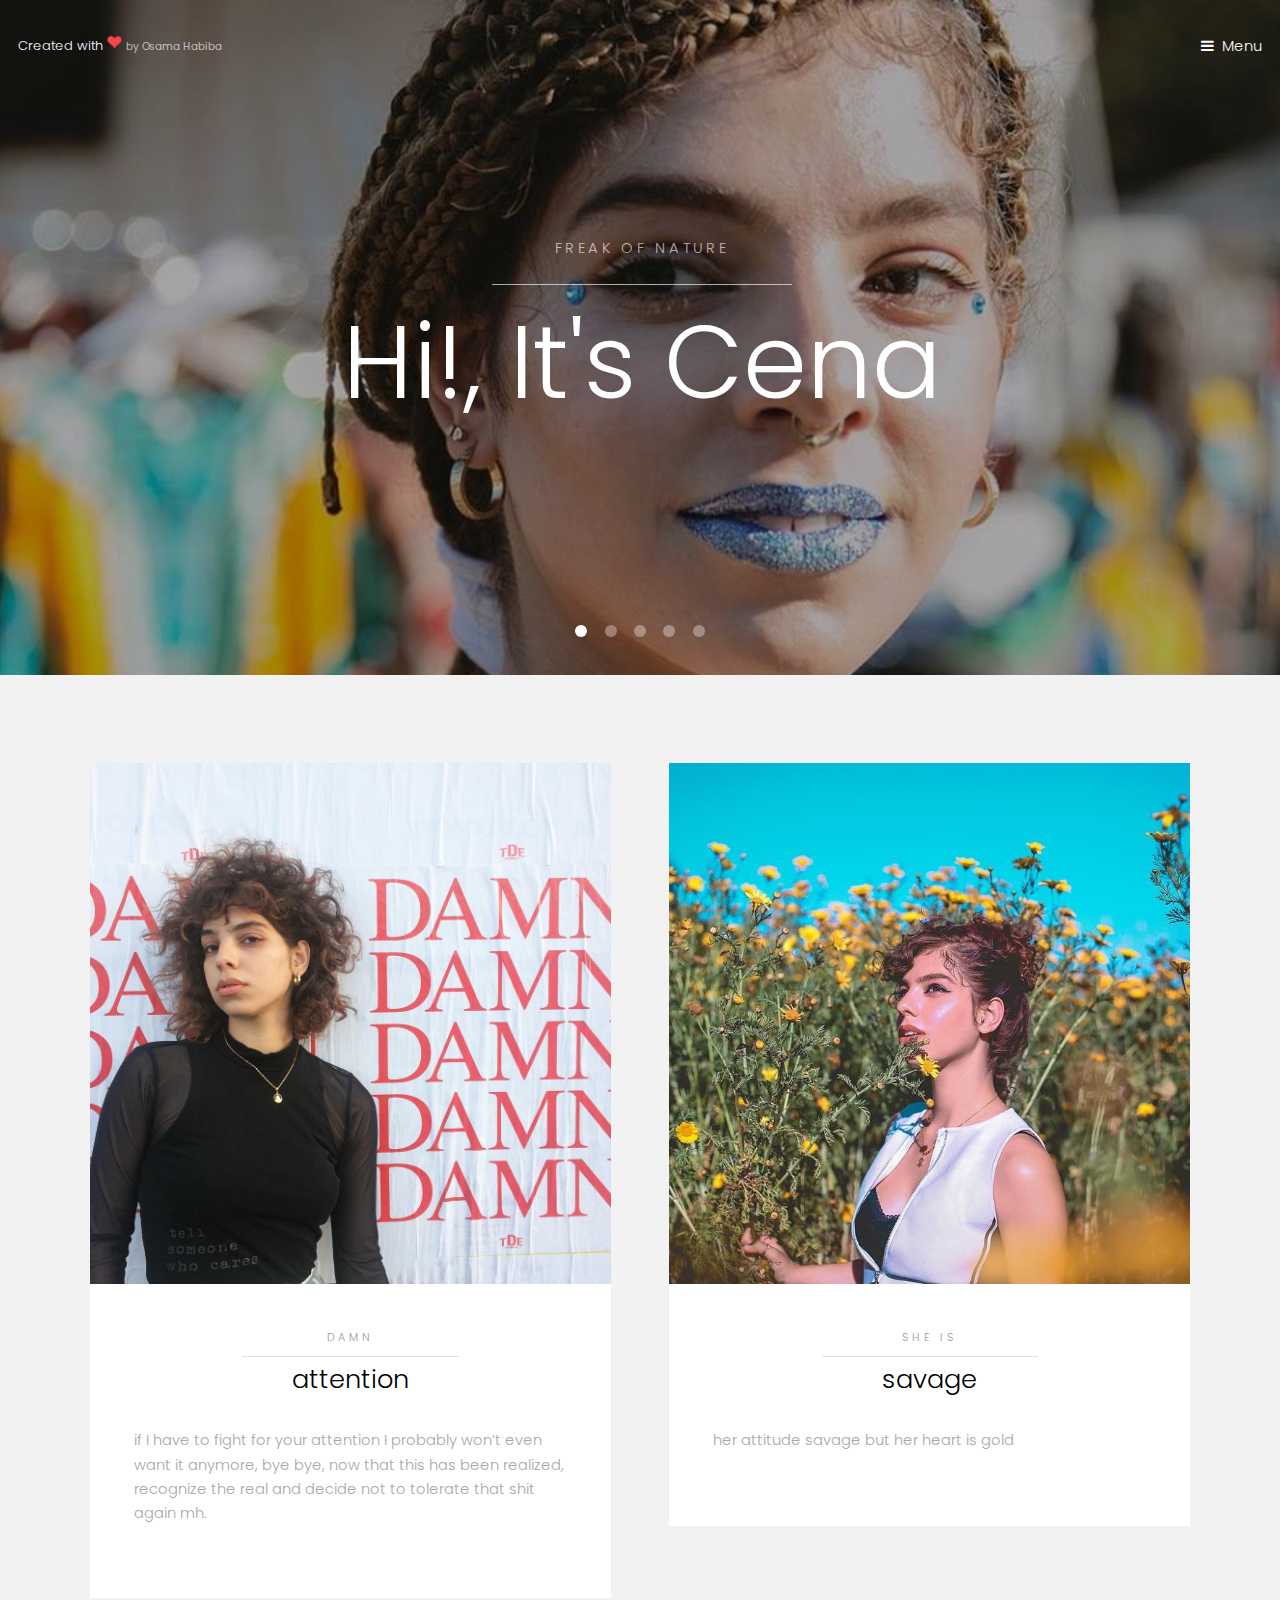
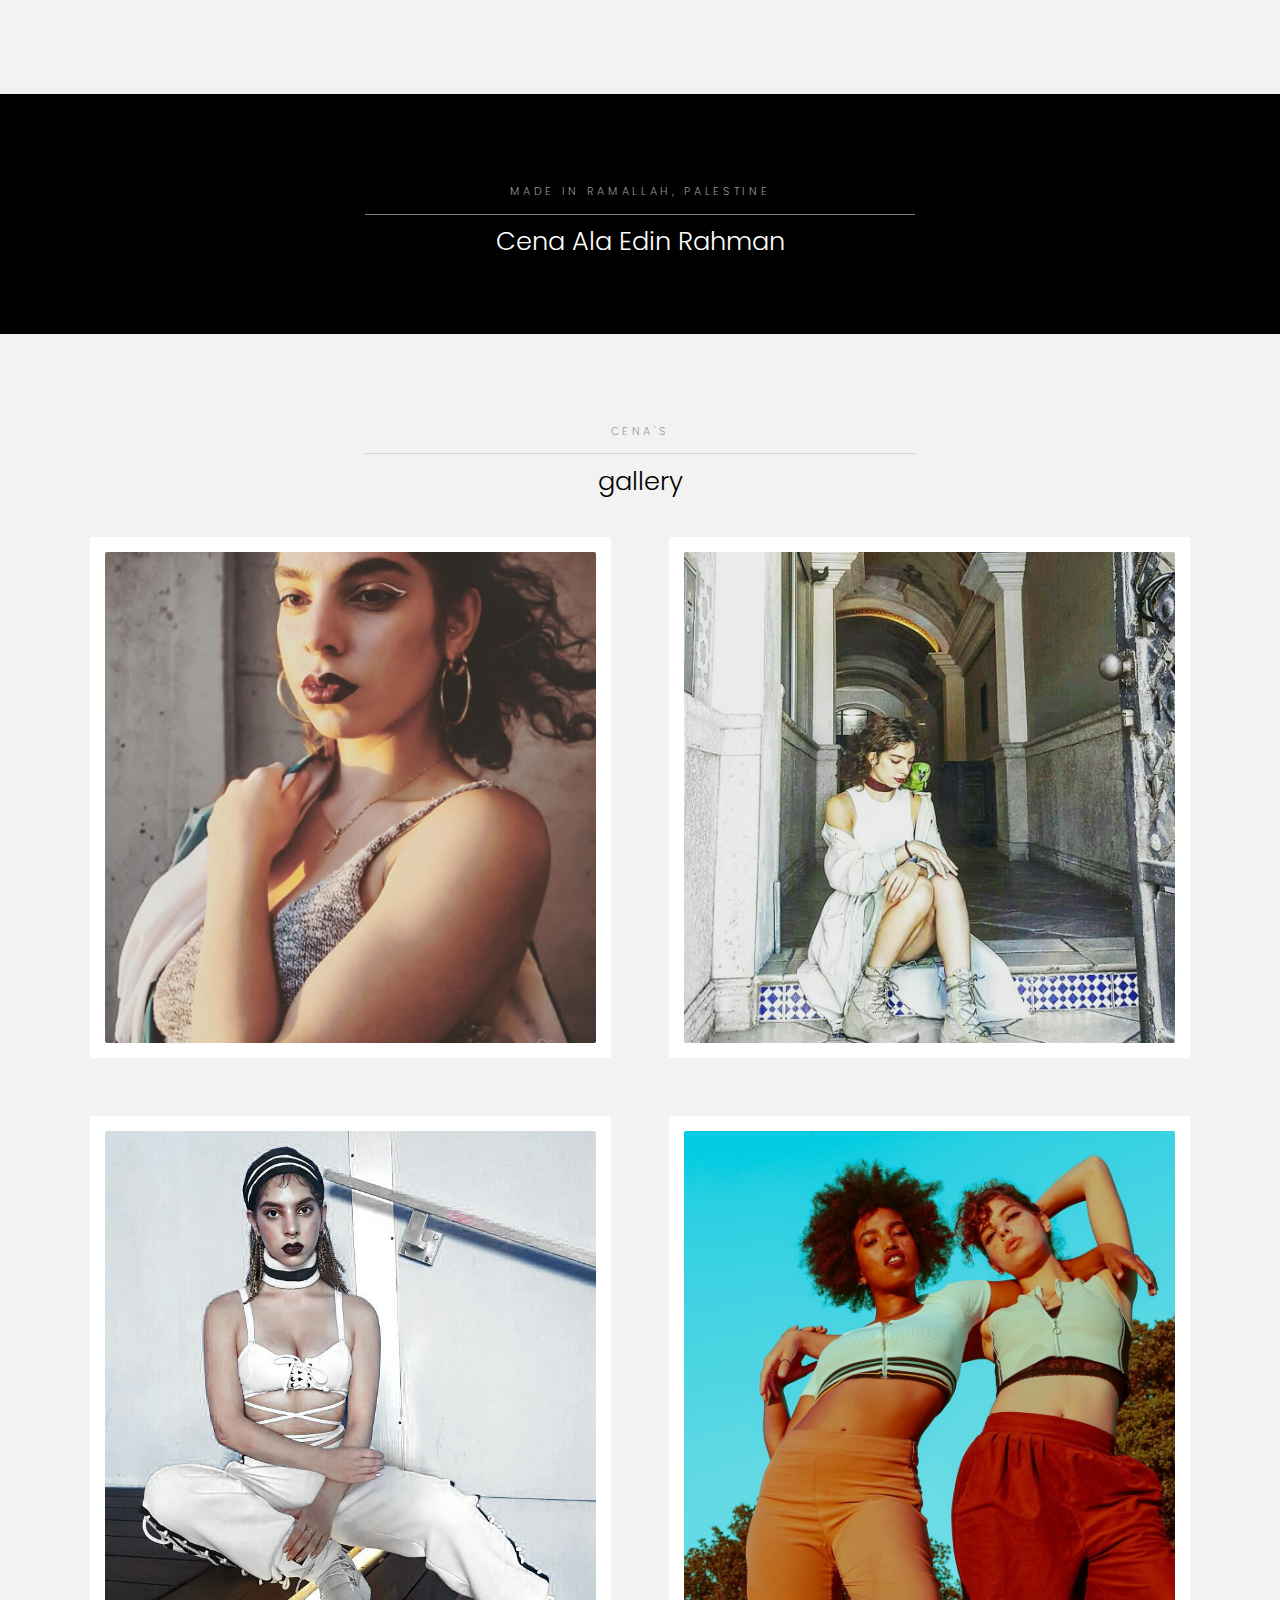
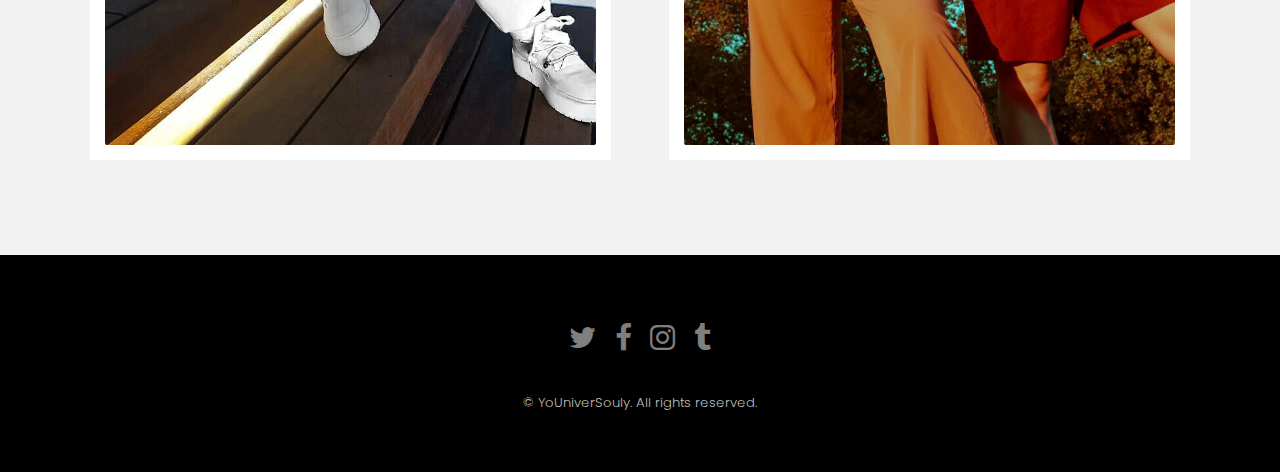
==== index.html @ f9c4b7cc "first version of Cena's Portfolio" ====
<!DOCTYPE HTML>
<!--
	Hielo by TEMPLATED
	templated.co @templatedco
	Released for free under the Creative Commons Attribution 3.0 license (templated.co/license)
-->
<html>
	<head>
		<title>Cena Ala Edin Ra</title>
		<meta charset="utf-8" />
		<meta name="viewport" content="width=device-width, initial-scale=1" />
		<link rel="stylesheet" href="assets/css/main.css" />
	</head>
	<body>

		<!-- Header -->
			<header id="header" class="alt">
				<div class="logo"><a href="http://osamahabiba.tk">Created with <img src="images/heart.png" width="15px"> <span>by Osama Habiba</span></a></div>
				<a href="#menu">Menu</a>
			</header>

		<!-- Nav -->
			<nav id="menu">
				<ul class="links">
					<li><a href="index.html">Home</a></li>
					<li><a href="about.html">About Me</a></li>
					<li><a href="elements.html">Elements</a></li>
				</ul>
			</nav>

		<!-- Banner -->
			<section class="banner full">
				<article>
					<img src="images/slide01.jpg" alt="" />
					<div class="inner">
						<header>
							<p>FREAK OF NATURE</a></p>
							<h2>Hi!, It's Cena</h2>
						</header>
					</div>
				</article>
				<article>
					<img src="images/slide02.jpg" alt="" />
					<div class="inner">
						<header>
							<p>Middle Eastern</p>
							<h2>Model</h2>
						</header>
					</div>
				</article>
				<article>
					<img src="images/slide03.jpg"  alt="" />
					<div class="inner">
						<header>
							<p>certified teacher</p>
							<h2>Yoga</h2>
						</header>
					</div>
				</article>
				<article>
					<img src="images/slide04.jpg"  alt="" />
					<div class="inner">
						<header>
							<p>لا تخفِ ما فعلت بك الأشواق وأشرح هواك فكلنا عشاق</p>
							<h2>Arab</h2>
						</header>
					</div>
				</article>
				<article>
					<img src="images/slide05.jpg"  alt="" />
					<div class="inner">
						<header>
							<p>based in</p>
							<h2>Phoenix, Arizona</h2>
						</header>
					</div>
				</article>
			</section>

		<!-- One -->
			<section id="one" class="wrapper style2">
				<div class="inner">
					<div class="grid-style">

						<div>
							<div class="box">
								<div class="image fit">
									<img src="images/yosra03.jpg" alt="" />
								</div>
								<div class="content">
									<header class="align-center">
										<p>Damn</p>
										<h2>attention</h2>
									</header>
									<p> if I have to fight for your attention I probably won’t even want it anymore, bye bye,
										 now that this has been realized, recognize the real and decide not to tolerate that shit again mh.</p>
									<footer class="align-center">

									</footer>
								</div>
							</div>
						</div>

						<div>
							<div class="box">
								<div class="image fit">
									<img src="images/yosra05.jpg" alt="" />
								</div>
								<div class="content">
									<header class="align-center">
										<p>she is</p>
										<h2>savage</h2>
									</header>
									<p>her attitude savage but her heart is gold</p>
									<footer class="align-center">

									</footer>
								</div>
							</div>
						</div>

					</div>
				</div>
			</section>

		<!-- Two -->
			<section id="two" class="wrapper style3">
				<div class="inner">
					<header class="align-center">
						<p>made in Ramallah, Palestine</p>
						<h2>Cena Ala Edin Rahman</h2>
					</header>
				</div>
			</section>

		<!-- Three -->
			<section id="three" class="wrapper style2">
				<div class="inner">
					<header class="align-center">
						<p class="special">Cena's</p>
						<h2>gallery</h2>
					</header>
					<div class="gallery">
						<div>
							<div class="image fit">
								<a href="#"><img src="images/yosra01.jpg" alt="" /></a>
							</div>
						</div>
						<div>
							<div class="image fit">
								<a href="#"><img src="images/yosra06.jpg" alt="" /></a>
							</div>
						</div>
						<div>
							<div class="image fit">
								<a href="#"><img src="images/yosra02.jpg" alt="" /></a>
							</div>
						</div>
						<div>
							<div class="image fit">
								<a href="#"><img src="images/yosra07.jpg" alt="" /></a>
							</div>
						</div>
					</div>
				</div>
			</section>


		<!-- Footer -->
			<footer id="footer">
				<div class="container">
					<ul class="icons">
						<li><a href="https://twitter.com/youniversouly" target="_blank" class="icon fa-twitter"><span class="label">Twitter</span></a></li>
						<li><a href="https://www.facebook.com/profile.php?id=100002668332245" target="_blank" class="icon fa-facebook"><span class="label">Facebook</span></a></li>
						<li><a href="https://www.instagram.com/youniversouly/" class="icon fa-instagram" target="_blank"><span class="label">Instagram</span></a></li>
						<li><a href="http://youniversouly.tumblr.com/" class="icon fa-tumblr" target="_blank"><span class="label">Tumblr</span></a></li>
					</ul>
				</div>
				<div class="copyright">
					&copy; YoUniverSouly. All rights reserved.
				</div>
			</footer>

		<!-- Scripts -->
			<script src="assets/js/jquery.min.js"></script>
			<script src="assets/js/jquery.scrollex.min.js"></script>
			<script src="assets/js/skel.min.js"></script>
			<script src="assets/js/util.js"></script>
			<script src="assets/js/main.js"></script>

	</body>
</html>
---- assets/css/main.css ----
@charset "UTF-8";
@import url(font-awesome.min.css);
@import url("https://fonts.googleapis.com/css?family=Poppins:300,400,500,600,700");

/*
hello
*/

/* Reset */

	html, body, div, span, applet, object, iframe, h1, h2, h3, h4, h5, h6, p, blockquote, pre, a, abbr, acronym, address, big, cite, code, del, dfn, em, img, ins, kbd, q, s, samp, small, strike, strong, sub, sup, tt, var, b, u, i, center, dl, dt, dd, ol, ul, li, fieldset, form, label, legend, table, caption, tbody, tfoot, thead, tr, th, td, article, aside, canvas, details, embed, figure, figcaption, footer, header, hgroup, menu, nav, output, ruby, section, summary, time, mark, audio, video {
		margin: 0;
		padding: 0;
		border: 0;
		font-size: 100%;
		font: inherit;
		vertical-align: baseline;
	}

	article, aside, details, figcaption, figure, footer, header, hgroup, menu, nav, section {
		display: block;
	}

	body {
		line-height: 1;
	}

	ol, ul {
		list-style: none;
	}

	blockquote, q {
		quotes: none;
	}

	blockquote:before, blockquote:after, q:before, q:after {
		content: '';
		content: none;
	}

	table {
		border-collapse: collapse;
		border-spacing: 0;
	}

	body {
		-webkit-text-size-adjust: none;
	}

/* Box Model */

	*, *:before, *:after {
		-moz-box-sizing: border-box;
		-webkit-box-sizing: border-box;
		box-sizing: border-box;
	}

/* Containers */

	.container {
		margin-left: auto;
		margin-right: auto;
	}

	.container.\31 25\25 {
		width: 100%;
		max-width: 100rem;
		min-width: 80rem;
	}

	.container.\37 5\25 {
		width: 60rem;
	}

	.container.\35 0\25 {
		width: 40rem;
	}

	.container.\32 5\25 {
		width: 20rem;
	}

	.container {
		width: 80rem;
	}

	@media screen and (max-width: 1680px) {

		.container.\31 25\25 {
			width: 100%;
			max-width: 100rem;
			min-width: 80rem;
		}

		.container.\37 5\25 {
			width: 60rem;
		}

		.container.\35 0\25 {
			width: 40rem;
		}

		.container.\32 5\25 {
			width: 20rem;
		}

		.container {
			width: 80rem;
		}

	}

	@media screen and (max-width: 1280px) {

		.container.\31 25\25 {
			width: 100%;
			max-width: 81.25rem;
			min-width: 65rem;
		}

		.container.\37 5\25 {
			width: 48.75rem;
		}

		.container.\35 0\25 {
			width: 32.5rem;
		}

		.container.\32 5\25 {
			width: 16.25rem;
		}

		.container {
			width: 65rem;
		}

	}

	@media screen and (max-width: 980px) {

		.container.\31 25\25 {
			width: 100%;
			max-width: 112.5%;
			min-width: 90%;
		}

		.container.\37 5\25 {
			width: 67.5%;
		}

		.container.\35 0\25 {
			width: 45%;
		}

		.container.\32 5\25 {
			width: 22.5%;
		}

		.container {
			width: 90%;
		}

	}

	@media screen and (max-width: 736px) {

		.container.\31 25\25 {
			width: 100%;
			max-width: 112.5%;
			min-width: 90%;
		}

		.container.\37 5\25 {
			width: 67.5%;
		}

		.container.\35 0\25 {
			width: 45%;
		}

		.container.\32 5\25 {
			width: 22.5%;
		}

		.container {
			width: 90% !important;
		}

	}

	@media screen and (max-width: 480px) {

		.container.\31 25\25 {
			width: 100%;
			max-width: 112.5%;
			min-width: 90%;
		}

		.container.\37 5\25 {
			width: 67.5%;
		}

		.container.\35 0\25 {
			width: 45%;
		}

		.container.\32 5\25 {
			width: 22.5%;
		}

		.container {
			width: 90% !important;
		}

	}

/* Grid */

	.row {
		border-bottom: solid 1px transparent;
		-moz-box-sizing: border-box;
		-webkit-box-sizing: border-box;
		box-sizing: border-box;
	}

	.row > * {
		float: left;
		-moz-box-sizing: border-box;
		-webkit-box-sizing: border-box;
		box-sizing: border-box;
	}

	.row:after, .row:before {
		content: '';
		display: block;
		clear: both;
		height: 0;
	}

	.row.uniform > * > :first-child {
		margin-top: 0;
	}

	.row.uniform > * > :last-child {
		margin-bottom: 0;
	}

	.row.\30 \25 > * {
		padding: 0 0 0 0rem;
	}

	.row.\30 \25 {
		margin: 0 0 -1px 0rem;
	}

	.row.uniform.\30 \25 > * {
		padding: 0rem 0 0 0rem;
	}

	.row.uniform.\30 \25 {
		margin: 0rem 0 -1px 0rem;
	}

	.row > * {
		padding: 0 0 0 2rem;
	}

	.row {
		margin: 0 0 -1px -2rem;
	}

	.row.uniform > * {
		padding: 2rem 0 0 2rem;
	}

	.row.uniform {
		margin: -2rem 0 -1px -2rem;
	}

	.row.\32 00\25 > * {
		padding: 0 0 0 4rem;
	}

	.row.\32 00\25 {
		margin: 0 0 -1px -4rem;
	}

	.row.uniform.\32 00\25 > * {
		padding: 4rem 0 0 4rem;
	}

	.row.uniform.\32 00\25 {
		margin: -4rem 0 -1px -4rem;
	}

	.row.\31 50\25 > * {
		padding: 0 0 0 3rem;
	}

	.row.\31 50\25 {
		margin: 0 0 -1px -3rem;
	}

	.row.uniform.\31 50\25 > * {
		padding: 3rem 0 0 3rem;
	}

	.row.uniform.\31 50\25 {
		margin: -3rem 0 -1px -3rem;
	}

	.row.\35 0\25 > * {
		padding: 0 0 0 1rem;
	}

	.row.\35 0\25 {
		margin: 0 0 -1px -1rem;
	}

	.row.uniform.\35 0\25 > * {
		padding: 1rem 0 0 1rem;
	}

	.row.uniform.\35 0\25 {
		margin: -1rem 0 -1px -1rem;
	}

	.row.\32 5\25 > * {
		padding: 0 0 0 0.5rem;
	}

	.row.\32 5\25 {
		margin: 0 0 -1px -0.5rem;
	}

	.row.uniform.\32 5\25 > * {
		padding: 0.5rem 0 0 0.5rem;
	}

	.row.uniform.\32 5\25 {
		margin: -0.5rem 0 -1px -0.5rem;
	}

	.\31 2u, .\31 2u\24 {
		width: 100%;
		clear: none;
		margin-left: 0;
	}

	.\31 1u, .\31 1u\24 {
		width: 91.6666666667%;
		clear: none;
		margin-left: 0;
	}

	.\31 0u, .\31 0u\24 {
		width: 83.3333333333%;
		clear: none;
		margin-left: 0;
	}

	.\39 u, .\39 u\24 {
		width: 75%;
		clear: none;
		margin-left: 0;
	}

	.\38 u, .\38 u\24 {
		width: 66.6666666667%;
		clear: none;
		margin-left: 0;
	}

	.\37 u, .\37 u\24 {
		width: 58.3333333333%;
		clear: none;
		margin-left: 0;
	}

	.\36 u, .\36 u\24 {
		width: 50%;
		clear: none;
		margin-left: 0;
	}

	.\35 u, .\35 u\24 {
		width: 41.6666666667%;
		clear: none;
		margin-left: 0;
	}

	.\34 u, .\34 u\24 {
		width: 33.3333333333%;
		clear: none;
		margin-left: 0;
	}

	.\33 u, .\33 u\24 {
		width: 25%;
		clear: none;
		margin-left: 0;
	}

	.\32 u, .\32 u\24 {
		width: 16.6666666667%;
		clear: none;
		margin-left: 0;
	}

	.\31 u, .\31 u\24 {
		width: 8.3333333333%;
		clear: none;
		margin-left: 0;
	}

	.\31 2u\24 + *,
	.\31 1u\24 + *,
	.\31 0u\24 + *,
	.\39 u\24 + *,
	.\38 u\24 + *,
	.\37 u\24 + *,
	.\36 u\24 + *,
	.\35 u\24 + *,
	.\34 u\24 + *,
	.\33 u\24 + *,
	.\32 u\24 + *,
	.\31 u\24 + * {
		clear: left;
	}

	.\-11u {
		margin-left: 91.66667%;
	}

	.\-10u {
		margin-left: 83.33333%;
	}

	.\-9u {
		margin-left: 75%;
	}

	.\-8u {
		margin-left: 66.66667%;
	}

	.\-7u {
		margin-left: 58.33333%;
	}

	.\-6u {
		margin-left: 50%;
	}

	.\-5u {
		margin-left: 41.66667%;
	}

	.\-4u {
		margin-left: 33.33333%;
	}

	.\-3u {
		margin-left: 25%;
	}

	.\-2u {
		margin-left: 16.66667%;
	}

	.\-1u {
		margin-left: 8.33333%;
	}

	@media screen and (max-width: 1680px) {

		.row > * {
			padding: 0 0 0 2rem;
		}

		.row {
			margin: 0 0 -1px -2rem;
		}

		.row.uniform > * {
			padding: 2rem 0 0 2rem;
		}

		.row.uniform {
			margin: -2rem 0 -1px -2rem;
		}

		.row.\32 00\25 > * {
			padding: 0 0 0 4rem;
		}

		.row.\32 00\25 {
			margin: 0 0 -1px -4rem;
		}

		.row.uniform.\32 00\25 > * {
			padding: 4rem 0 0 4rem;
		}

		.row.uniform.\32 00\25 {
			margin: -4rem 0 -1px -4rem;
		}

		.row.\31 50\25 > * {
			padding: 0 0 0 3rem;
		}

		.row.\31 50\25 {
			margin: 0 0 -1px -3rem;
		}

		.row.uniform.\31 50\25 > * {
			padding: 3rem 0 0 3rem;
		}

		.row.uniform.\31 50\25 {
			margin: -3rem 0 -1px -3rem;
		}

		.row.\35 0\25 > * {
			padding: 0 0 0 1rem;
		}

		.row.\35 0\25 {
			margin: 0 0 -1px -1rem;
		}

		.row.uniform.\35 0\25 > * {
			padding: 1rem 0 0 1rem;
		}

		.row.uniform.\35 0\25 {
			margin: -1rem 0 -1px -1rem;
		}

		.row.\32 5\25 > * {
			padding: 0 0 0 0.5rem;
		}

		.row.\32 5\25 {
			margin: 0 0 -1px -0.5rem;
		}

		.row.uniform.\32 5\25 > * {
			padding: 0.5rem 0 0 0.5rem;
		}

		.row.uniform.\32 5\25 {
			margin: -0.5rem 0 -1px -0.5rem;
		}

		.\31 2u\28xlarge\29, .\31 2u\24\28xlarge\29 {
			width: 100%;
			clear: none;
			margin-left: 0;
		}

		.\31 1u\28xlarge\29, .\31 1u\24\28xlarge\29 {
			width: 91.6666666667%;
			clear: none;
			margin-left: 0;
		}

		.\31 0u\28xlarge\29, .\31 0u\24\28xlarge\29 {
			width: 83.3333333333%;
			clear: none;
			margin-left: 0;
		}

		.\39 u\28xlarge\29, .\39 u\24\28xlarge\29 {
			width: 75%;
			clear: none;
			margin-left: 0;
		}

		.\38 u\28xlarge\29, .\38 u\24\28xlarge\29 {
			width: 66.6666666667%;
			clear: none;
			margin-left: 0;
		}

		.\37 u\28xlarge\29, .\37 u\24\28xlarge\29 {
			width: 58.3333333333%;
			clear: none;
			margin-left: 0;
		}

		.\36 u\28xlarge\29, .\36 u\24\28xlarge\29 {
			width: 50%;
			clear: none;
			margin-left: 0;
		}

		.\35 u\28xlarge\29, .\35 u\24\28xlarge\29 {
			width: 41.6666666667%;
			clear: none;
			margin-left: 0;
		}

		.\34 u\28xlarge\29, .\34 u\24\28xlarge\29 {
			width: 33.3333333333%;
			clear: none;
			margin-left: 0;
		}

		.\33 u\28xlarge\29, .\33 u\24\28xlarge\29 {
			width: 25%;
			clear: none;
			margin-left: 0;
		}

		.\32 u\28xlarge\29, .\32 u\24\28xlarge\29 {
			width: 16.6666666667%;
			clear: none;
			margin-left: 0;
		}

		.\31 u\28xlarge\29, .\31 u\24\28xlarge\29 {
			width: 8.3333333333%;
			clear: none;
			margin-left: 0;
		}

		.\31 2u\24\28xlarge\29 + *,
		.\31 1u\24\28xlarge\29 + *,
		.\31 0u\24\28xlarge\29 + *,
		.\39 u\24\28xlarge\29 + *,
		.\38 u\24\28xlarge\29 + *,
		.\37 u\24\28xlarge\29 + *,
		.\36 u\24\28xlarge\29 + *,
		.\35 u\24\28xlarge\29 + *,
		.\34 u\24\28xlarge\29 + *,
		.\33 u\24\28xlarge\29 + *,
		.\32 u\24\28xlarge\29 + *,
		.\31 u\24\28xlarge\29 + * {
			clear: left;
		}

		.\-11u\28xlarge\29 {
			margin-left: 91.66667%;
		}

		.\-10u\28xlarge\29 {
			margin-left: 83.33333%;
		}

		.\-9u\28xlarge\29 {
			margin-left: 75%;
		}

		.\-8u\28xlarge\29 {
			margin-left: 66.66667%;
		}

		.\-7u\28xlarge\29 {
			margin-left: 58.33333%;
		}

		.\-6u\28xlarge\29 {
			margin-left: 50%;
		}

		.\-5u\28xlarge\29 {
			margin-left: 41.66667%;
		}

		.\-4u\28xlarge\29 {
			margin-left: 33.33333%;
		}

		.\-3u\28xlarge\29 {
			margin-left: 25%;
		}

		.\-2u\28xlarge\29 {
			margin-left: 16.66667%;
		}

		.\-1u\28xlarge\29 {
			margin-left: 8.33333%;
		}

	}

	@media screen and (max-width: 1280px) {

		.row > * {
			padding: 0 0 0 1.5rem;
		}

		.row {
			margin: 0 0 -1px -1.5rem;
		}

		.row.uniform > * {
			padding: 1.5rem 0 0 1.5rem;
		}

		.row.uniform {
			margin: -1.5rem 0 -1px -1.5rem;
		}

		.row.\32 00\25 > * {
			padding: 0 0 0 3rem;
		}

		.row.\32 00\25 {
			margin: 0 0 -1px -3rem;
		}

		.row.uniform.\32 00\25 > * {
			padding: 3rem 0 0 3rem;
		}

		.row.uniform.\32 00\25 {
			margin: -3rem 0 -1px -3rem;
		}

		.row.\31 50\25 > * {
			padding: 0 0 0 2.25rem;
		}

		.row.\31 50\25 {
			margin: 0 0 -1px -2.25rem;
		}

		.row.uniform.\31 50\25 > * {
			padding: 2.25rem 0 0 2.25rem;
		}

		.row.uniform.\31 50\25 {
			margin: -2.25rem 0 -1px -2.25rem;
		}

		.row.\35 0\25 > * {
			padding: 0 0 0 0.75rem;
		}

		.row.\35 0\25 {
			margin: 0 0 -1px -0.75rem;
		}

		.row.uniform.\35 0\25 > * {
			padding: 0.75rem 0 0 0.75rem;
		}

		.row.uniform.\35 0\25 {
			margin: -0.75rem 0 -1px -0.75rem;
		}

		.row.\32 5\25 > * {
			padding: 0 0 0 0.375rem;
		}

		.row.\32 5\25 {
			margin: 0 0 -1px -0.375rem;
		}

		.row.uniform.\32 5\25 > * {
			padding: 0.375rem 0 0 0.375rem;
		}

		.row.uniform.\32 5\25 {
			margin: -0.375rem 0 -1px -0.375rem;
		}

		.\31 2u\28large\29, .\31 2u\24\28large\29 {
			width: 100%;
			clear: none;
			margin-left: 0;
		}

		.\31 1u\28large\29, .\31 1u\24\28large\29 {
			width: 91.6666666667%;
			clear: none;
			margin-left: 0;
		}

		.\31 0u\28large\29, .\31 0u\24\28large\29 {
			width: 83.3333333333%;
			clear: none;
			margin-left: 0;
		}

		.\39 u\28large\29, .\39 u\24\28large\29 {
			width: 75%;
			clear: none;
			margin-left: 0;
		}

		.\38 u\28large\29, .\38 u\24\28large\29 {
			width: 66.6666666667%;
			clear: none;
			margin-left: 0;
		}

		.\37 u\28large\29, .\37 u\24\28large\29 {
			width: 58.3333333333%;
			clear: none;
			margin-left: 0;
		}

		.\36 u\28large\29, .\36 u\24\28large\29 {
			width: 50%;
			clear: none;
			margin-left: 0;
		}

		.\35 u\28large\29, .\35 u\24\28large\29 {
			width: 41.6666666667%;
			clear: none;
			margin-left: 0;
		}

		.\34 u\28large\29, .\34 u\24\28large\29 {
			width: 33.3333333333%;
			clear: none;
			margin-left: 0;
		}

		.\33 u\28large\29, .\33 u\24\28large\29 {
			width: 25%;
			clear: none;
			margin-left: 0;
		}

		.\32 u\28large\29, .\32 u\24\28large\29 {
			width: 16.6666666667%;
			clear: none;
			margin-left: 0;
		}

		.\31 u\28large\29, .\31 u\24\28large\29 {
			width: 8.3333333333%;
			clear: none;
			margin-left: 0;
		}

		.\31 2u\24\28large\29 + *,
		.\31 1u\24\28large\29 + *,
		.\31 0u\24\28large\29 + *,
		.\39 u\24\28large\29 + *,
		.\38 u\24\28large\29 + *,
		.\37 u\24\28large\29 + *,
		.\36 u\24\28large\29 + *,
		.\35 u\24\28large\29 + *,
		.\34 u\24\28large\29 + *,
		.\33 u\24\28large\29 + *,
		.\32 u\24\28large\29 + *,
		.\31 u\24\28large\29 + * {
			clear: left;
		}

		.\-11u\28large\29 {
			margin-left: 91.66667%;
		}

		.\-10u\28large\29 {
			margin-left: 83.33333%;
		}

		.\-9u\28large\29 {
			margin-left: 75%;
		}

		.\-8u\28large\29 {
			margin-left: 66.66667%;
		}

		.\-7u\28large\29 {
			margin-left: 58.33333%;
		}

		.\-6u\28large\29 {
			margin-left: 50%;
		}

		.\-5u\28large\29 {
			margin-left: 41.66667%;
		}

		.\-4u\28large\29 {
			margin-left: 33.33333%;
		}

		.\-3u\28large\29 {
			margin-left: 25%;
		}

		.\-2u\28large\29 {
			margin-left: 16.66667%;
		}

		.\-1u\28large\29 {
			margin-left: 8.33333%;
		}

	}

	@media screen and (max-width: 980px) {

		.row > * {
			padding: 0 0 0 1.5rem;
		}

		.row {
			margin: 0 0 -1px -1.5rem;
		}

		.row.uniform > * {
			padding: 1.5rem 0 0 1.5rem;
		}

		.row.uniform {
			margin: -1.5rem 0 -1px -1.5rem;
		}

		.row.\32 00\25 > * {
			padding: 0 0 0 3rem;
		}

		.row.\32 00\25 {
			margin: 0 0 -1px -3rem;
		}

		.row.uniform.\32 00\25 > * {
			padding: 3rem 0 0 3rem;
		}

		.row.uniform.\32 00\25 {
			margin: -3rem 0 -1px -3rem;
		}

		.row.\31 50\25 > * {
			padding: 0 0 0 2.25rem;
		}

		.row.\31 50\25 {
			margin: 0 0 -1px -2.25rem;
		}

		.row.uniform.\31 50\25 > * {
			padding: 2.25rem 0 0 2.25rem;
		}

		.row.uniform.\31 50\25 {
			margin: -2.25rem 0 -1px -2.25rem;
		}

		.row.\35 0\25 > * {
			padding: 0 0 0 0.75rem;
		}

		.row.\35 0\25 {
			margin: 0 0 -1px -0.75rem;
		}

		.row.uniform.\35 0\25 > * {
			padding: 0.75rem 0 0 0.75rem;
		}

		.row.uniform.\35 0\25 {
			margin: -0.75rem 0 -1px -0.75rem;
		}

		.row.\32 5\25 > * {
			padding: 0 0 0 0.375rem;
		}

		.row.\32 5\25 {
			margin: 0 0 -1px -0.375rem;
		}

		.row.uniform.\32 5\25 > * {
			padding: 0.375rem 0 0 0.375rem;
		}

		.row.uniform.\32 5\25 {
			margin: -0.375rem 0 -1px -0.375rem;
		}

		.\31 2u\28medium\29, .\31 2u\24\28medium\29 {
			width: 100%;
			clear: none;
			margin-left: 0;
		}

		.\31 1u\28medium\29, .\31 1u\24\28medium\29 {
			width: 91.6666666667%;
			clear: none;
			margin-left: 0;
		}

		.\31 0u\28medium\29, .\31 0u\24\28medium\29 {
			width: 83.3333333333%;
			clear: none;
			margin-left: 0;
		}

		.\39 u\28medium\29, .\39 u\24\28medium\29 {
			width: 75%;
			clear: none;
			margin-left: 0;
		}

		.\38 u\28medium\29, .\38 u\24\28medium\29 {
			width: 66.6666666667%;
			clear: none;
			margin-left: 0;
		}

		.\37 u\28medium\29, .\37 u\24\28medium\29 {
			width: 58.3333333333%;
			clear: none;
			margin-left: 0;
		}

		.\36 u\28medium\29, .\36 u\24\28medium\29 {
			width: 50%;
			clear: none;
			margin-left: 0;
		}

		.\35 u\28medium\29, .\35 u\24\28medium\29 {
			width: 41.6666666667%;
			clear: none;
			margin-left: 0;
		}

		.\34 u\28medium\29, .\34 u\24\28medium\29 {
			width: 33.3333333333%;
			clear: none;
			margin-left: 0;
		}

		.\33 u\28medium\29, .\33 u\24\28medium\29 {
			width: 25%;
			clear: none;
			margin-left: 0;
		}

		.\32 u\28medium\29, .\32 u\24\28medium\29 {
			width: 16.6666666667%;
			clear: none;
			margin-left: 0;
		}

		.\31 u\28medium\29, .\31 u\24\28medium\29 {
			width: 8.3333333333%;
			clear: none;
			margin-left: 0;
		}

		.\31 2u\24\28medium\29 + *,
		.\31 1u\24\28medium\29 + *,
		.\31 0u\24\28medium\29 + *,
		.\39 u\24\28medium\29 + *,
		.\38 u\24\28medium\29 + *,
		.\37 u\24\28medium\29 + *,
		.\36 u\24\28medium\29 + *,
		.\35 u\24\28medium\29 + *,
		.\34 u\24\28medium\29 + *,
		.\33 u\24\28medium\29 + *,
		.\32 u\24\28medium\29 + *,
		.\31 u\24\28medium\29 + * {
			clear: left;
		}

		.\-11u\28medium\29 {
			margin-left: 91.66667%;
		}

		.\-10u\28medium\29 {
			margin-left: 83.33333%;
		}

		.\-9u\28medium\29 {
			margin-left: 75%;
		}

		.\-8u\28medium\29 {
			margin-left: 66.66667%;
		}

		.\-7u\28medium\29 {
			margin-left: 58.33333%;
		}

		.\-6u\28medium\29 {
			margin-left: 50%;
		}

		.\-5u\28medium\29 {
			margin-left: 41.66667%;
		}

		.\-4u\28medium\29 {
			margin-left: 33.33333%;
		}

		.\-3u\28medium\29 {
			margin-left: 25%;
		}

		.\-2u\28medium\29 {
			margin-left: 16.66667%;
		}

		.\-1u\28medium\29 {
			margin-left: 8.33333%;
		}

	}

	@media screen and (max-width: 736px) {

		.row > * {
			padding: 0 0 0 1.25rem;
		}

		.row {
			margin: 0 0 -1px -1.25rem;
		}

		.row.uniform > * {
			padding: 1.25rem 0 0 1.25rem;
		}

		.row.uniform {
			margin: -1.25rem 0 -1px -1.25rem;
		}

		.row.\32 00\25 > * {
			padding: 0 0 0 2.5rem;
		}

		.row.\32 00\25 {
			margin: 0 0 -1px -2.5rem;
		}

		.row.uniform.\32 00\25 > * {
			padding: 2.5rem 0 0 2.5rem;
		}

		.row.uniform.\32 00\25 {
			margin: -2.5rem 0 -1px -2.5rem;
		}

		.row.\31 50\25 > * {
			padding: 0 0 0 1.875rem;
		}

		.row.\31 50\25 {
			margin: 0 0 -1px -1.875rem;
		}

		.row.uniform.\31 50\25 > * {
			padding: 1.875rem 0 0 1.875rem;
		}

		.row.uniform.\31 50\25 {
			margin: -1.875rem 0 -1px -1.875rem;
		}

		.row.\35 0\25 > * {
			padding: 0 0 0 0.625rem;
		}

		.row.\35 0\25 {
			margin: 0 0 -1px -0.625rem;
		}

		.row.uniform.\35 0\25 > * {
			padding: 0.625rem 0 0 0.625rem;
		}

		.row.uniform.\35 0\25 {
			margin: -0.625rem 0 -1px -0.625rem;
		}

		.row.\32 5\25 > * {
			padding: 0 0 0 0.3125rem;
		}

		.row.\32 5\25 {
			margin: 0 0 -1px -0.3125rem;
		}

		.row.uniform.\32 5\25 > * {
			padding: 0.3125rem 0 0 0.3125rem;
		}

		.row.uniform.\32 5\25 {
			margin: -0.3125rem 0 -1px -0.3125rem;
		}

		.\31 2u\28small\29, .\31 2u\24\28small\29 {
			width: 100%;
			clear: none;
			margin-left: 0;
		}

		.\31 1u\28small\29, .\31 1u\24\28small\29 {
			width: 91.6666666667%;
			clear: none;
			margin-left: 0;
		}

		.\31 0u\28small\29, .\31 0u\24\28small\29 {
			width: 83.3333333333%;
			clear: none;
			margin-left: 0;
		}

		.\39 u\28small\29, .\39 u\24\28small\29 {
			width: 75%;
			clear: none;
			margin-left: 0;
		}

		.\38 u\28small\29, .\38 u\24\28small\29 {
			width: 66.6666666667%;
			clear: none;
			margin-left: 0;
		}

		.\37 u\28small\29, .\37 u\24\28small\29 {
			width: 58.3333333333%;
			clear: none;
			margin-left: 0;
		}

		.\36 u\28small\29, .\36 u\24\28small\29 {
			width: 50%;
			clear: none;
			margin-left: 0;
		}

		.\35 u\28small\29, .\35 u\24\28small\29 {
			width: 41.6666666667%;
			clear: none;
			margin-left: 0;
		}

		.\34 u\28small\29, .\34 u\24\28small\29 {
			width: 33.3333333333%;
			clear: none;
			margin-left: 0;
		}

		.\33 u\28small\29, .\33 u\24\28small\29 {
			width: 25%;
			clear: none;
			margin-left: 0;
		}

		.\32 u\28small\29, .\32 u\24\28small\29 {
			width: 16.6666666667%;
			clear: none;
			margin-left: 0;
		}

		.\31 u\28small\29, .\31 u\24\28small\29 {
			width: 8.3333333333%;
			clear: none;
			margin-left: 0;
		}

		.\31 2u\24\28small\29 + *,
		.\31 1u\24\28small\29 + *,
		.\31 0u\24\28small\29 + *,
		.\39 u\24\28small\29 + *,
		.\38 u\24\28small\29 + *,
		.\37 u\24\28small\29 + *,
		.\36 u\24\28small\29 + *,
		.\35 u\24\28small\29 + *,
		.\34 u\24\28small\29 + *,
		.\33 u\24\28small\29 + *,
		.\32 u\24\28small\29 + *,
		.\31 u\24\28small\29 + * {
			clear: left;
		}

		.\-11u\28small\29 {
			margin-left: 91.66667%;
		}

		.\-10u\28small\29 {
			margin-left: 83.33333%;
		}

		.\-9u\28small\29 {
			margin-left: 75%;
		}

		.\-8u\28small\29 {
			margin-left: 66.66667%;
		}

		.\-7u\28small\29 {
			margin-left: 58.33333%;
		}

		.\-6u\28small\29 {
			margin-left: 50%;
		}

		.\-5u\28small\29 {
			margin-left: 41.66667%;
		}

		.\-4u\28small\29 {
			margin-left: 33.33333%;
		}

		.\-3u\28small\29 {
			margin-left: 25%;
		}

		.\-2u\28small\29 {
			margin-left: 16.66667%;
		}

		.\-1u\28small\29 {
			margin-left: 8.33333%;
		}

	}

	@media screen and (max-width: 480px) {

		.row > * {
			padding: 0 0 0 1.25rem;
		}

		.row {
			margin: 0 0 -1px -1.25rem;
		}

		.row.uniform > * {
			padding: 1.25rem 0 0 1.25rem;
		}

		.row.uniform {
			margin: -1.25rem 0 -1px -1.25rem;
		}

		.row.\32 00\25 > * {
			padding: 0 0 0 2.5rem;
		}

		.row.\32 00\25 {
			margin: 0 0 -1px -2.5rem;
		}

		.row.uniform.\32 00\25 > * {
			padding: 2.5rem 0 0 2.5rem;
		}

		.row.uniform.\32 00\25 {
			margin: -2.5rem 0 -1px -2.5rem;
		}

		.row.\31 50\25 > * {
			padding: 0 0 0 1.875rem;
		}

		.row.\31 50\25 {
			margin: 0 0 -1px -1.875rem;
		}

		.row.uniform.\31 50\25 > * {
			padding: 1.875rem 0 0 1.875rem;
		}

		.row.uniform.\31 50\25 {
			margin: -1.875rem 0 -1px -1.875rem;
		}

		.row.\35 0\25 > * {
			padding: 0 0 0 0.625rem;
		}

		.row.\35 0\25 {
			margin: 0 0 -1px -0.625rem;
		}

		.row.uniform.\35 0\25 > * {
			padding: 0.625rem 0 0 0.625rem;
		}

		.row.uniform.\35 0\25 {
			margin: -0.625rem 0 -1px -0.625rem;
		}

		.row.\32 5\25 > * {
			padding: 0 0 0 0.3125rem;
		}

		.row.\32 5\25 {
			margin: 0 0 -1px -0.3125rem;
		}

		.row.uniform.\32 5\25 > * {
			padding: 0.3125rem 0 0 0.3125rem;
		}

		.row.uniform.\32 5\25 {
			margin: -0.3125rem 0 -1px -0.3125rem;
		}

		.\31 2u\28xsmall\29, .\31 2u\24\28xsmall\29 {
			width: 100%;
			clear: none;
			margin-left: 0;
		}

		.\31 1u\28xsmall\29, .\31 1u\24\28xsmall\29 {
			width: 91.6666666667%;
			clear: none;
			margin-left: 0;
		}

		.\31 0u\28xsmall\29, .\31 0u\24\28xsmall\29 {
			width: 83.3333333333%;
			clear: none;
			margin-left: 0;
		}

		.\39 u\28xsmall\29, .\39 u\24\28xsmall\29 {
			width: 75%;
			clear: none;
			margin-left: 0;
		}

		.\38 u\28xsmall\29, .\38 u\24\28xsmall\29 {
			width: 66.6666666667%;
			clear: none;
			margin-left: 0;
		}

		.\37 u\28xsmall\29, .\37 u\24\28xsmall\29 {
			width: 58.3333333333%;
			clear: none;
			margin-left: 0;
		}

		.\36 u\28xsmall\29, .\36 u\24\28xsmall\29 {
			width: 50%;
			clear: none;
			margin-left: 0;
		}

		.\35 u\28xsmall\29, .\35 u\24\28xsmall\29 {
			width: 41.6666666667%;
			clear: none;
			margin-left: 0;
		}

		.\34 u\28xsmall\29, .\34 u\24\28xsmall\29 {
			width: 33.3333333333%;
			clear: none;
			margin-left: 0;
		}

		.\33 u\28xsmall\29, .\33 u\24\28xsmall\29 {
			width: 25%;
			clear: none;
			margin-left: 0;
		}

		.\32 u\28xsmall\29, .\32 u\24\28xsmall\29 {
			width: 16.6666666667%;
			clear: none;
			margin-left: 0;
		}

		.\31 u\28xsmall\29, .\31 u\24\28xsmall\29 {
			width: 8.3333333333%;
			clear: none;
			margin-left: 0;
		}

		.\31 2u\24\28xsmall\29 + *,
		.\31 1u\24\28xsmall\29 + *,
		.\31 0u\24\28xsmall\29 + *,
		.\39 u\24\28xsmall\29 + *,
		.\38 u\24\28xsmall\29 + *,
		.\37 u\24\28xsmall\29 + *,
		.\36 u\24\28xsmall\29 + *,
		.\35 u\24\28xsmall\29 + *,
		.\34 u\24\28xsmall\29 + *,
		.\33 u\24\28xsmall\29 + *,
		.\32 u\24\28xsmall\29 + *,
		.\31 u\24\28xsmall\29 + * {
			clear: left;
		}

		.\-11u\28xsmall\29 {
			margin-left: 91.66667%;
		}

		.\-10u\28xsmall\29 {
			margin-left: 83.33333%;
		}

		.\-9u\28xsmall\29 {
			margin-left: 75%;
		}

		.\-8u\28xsmall\29 {
			margin-left: 66.66667%;
		}

		.\-7u\28xsmall\29 {
			margin-left: 58.33333%;
		}

		.\-6u\28xsmall\29 {
			margin-left: 50%;
		}

		.\-5u\28xsmall\29 {
			margin-left: 41.66667%;
		}

		.\-4u\28xsmall\29 {
			margin-left: 33.33333%;
		}

		.\-3u\28xsmall\29 {
			margin-left: 25%;
		}

		.\-2u\28xsmall\29 {
			margin-left: 16.66667%;
		}

		.\-1u\28xsmall\29 {
			margin-left: 8.33333%;
		}

	}

/* Basic */

	@-ms-viewport {
		width: device-width;
	}

	body {
		-ms-overflow-style: scrollbar;
	}

	@media screen and (max-width: 480px) {

		html, body {
			min-width: 320px;
		}

	}

	body {
		background: #fff;
	}

		body.is-loading *, body.is-loading *:before, body.is-loading *:after {
			-moz-animation: none !important;
			-webkit-animation: none !important;
			-ms-animation: none !important;
			animation: none !important;
			-moz-transition: none !important;
			-webkit-transition: none !important;
			-ms-transition: none !important;
			transition: none !important;
		}

/* Type */

	html {
		font-size: 13pt;
	}

		@media screen and (max-width: 1680px) {

			html {
				font-size: 11pt;
			}

		}

		@media screen and (max-width: 1280px) {

			html {
				font-size: 11pt;
			}

		}

		@media screen and (max-width: 980px) {

			html {
				font-size: 12pt;
			}

		}

		@media screen and (max-width: 736px) {

			html {
				font-size: 12pt;
			}

		}

		@media screen and (max-width: 480px) {

			html {
				font-size: 12pt;
			}

		}

	body {
		background-color: #fff;
		color: #444;
	}

	body, input, select, textarea {
		font-family: "Poppins", sans-serif;
		font-weight: 300;
		font-size: 1rem;
		line-height: 1.65;
	}

	a {
		text-decoration: underline;
	}

		a:hover {
			text-decoration: none;
		}

	strong, b {
		font-weight: 600;
	}

	em, i {
		font-style: italic;
	}

	p {
		margin: 0 0 2rem 0;
	}

		p.special {
			text-transform: uppercase;
			font-size: .75rem;
			font-weight: 300;
			margin: 0 0 .5rem 0;
			padding: 0 0 1rem 0;
			letter-spacing: .25rem;
		}

			p.special:after {
				content: '';
				position: absolute;
				margin: auto;
				right: 0;
				bottom: 0;
				left: 0;
				width: 50%;
				height: 1px;
				background-color: rgba(0, 0, 0, 0.125);
			}

	h1, h2, h3, h4, h5, h6 {
		font-weight: 300;
		line-height: 1.5;
		margin: 0 0 1rem 0;
	}

		h1 a, h2 a, h3 a, h4 a, h5 a, h6 a {
			color: inherit;
			text-decoration: none;
		}

	h2 {
		font-size: 1.75rem;
	}

	h3 {
		font-size: 1.35rem;
	}

	h4 {
		font-size: 1.1rem;
	}

	h5 {
		font-size: 0.9rem;
	}

	h6 {
		font-size: 0.7rem;
	}

	sub {
		font-size: 0.8rem;
		position: relative;
		top: 0.5rem;
	}

	sup {
		font-size: 0.8rem;
		position: relative;
		top: -0.5rem;
	}

	blockquote {
		border-left: solid 4px;
		font-style: italic;
		margin: 0 0 2rem 0;
		padding: 0.5rem 0 0.5rem 2rem;
	}

	code {
		border-radius: 2px;
		border: solid 1px;
		font-family: "Courier New", monospace;
		font-size: 0.9rem;
		margin: 0 0.25rem;
		padding: 0.25rem 0.65rem;
	}

	pre {
		-webkit-overflow-scrolling: touch;
		font-family: "Courier New", monospace;
		font-size: 0.9rem;
		margin: 0 0 2rem 0;
	}

		pre code {
			display: block;
			line-height: 1.75;
			padding: 1rem 1.5rem;
			overflow-x: auto;
		}

	hr {
		border: 0;
		border-bottom: solid 1px;
		margin: 2rem 0;
	}

		hr.major {
			margin: 3rem 0;
		}

	.align-left {
		text-align: left;
	}

	.align-center {
		text-align: center;
	}

	.align-right {
		text-align: right;
	}

	input, select, textarea {
		color: #555;
	}

	a {
		color: #8a4680;
	}

	strong, b {
		color: #555;
	}

	h1, h2, h3, h4, h5, h6 {
		color: #555;
	}

	blockquote {
		border-left-color: rgba(144, 144, 144, 0.25);
	}

	code {
		background: rgba(144, 144, 144, 0.075);
		border-color: rgba(144, 144, 144, 0.25);
	}

	hr {
		border-bottom-color: rgba(144, 144, 144, 0.25);
	}

/* Box */

	.box {
		margin-bottom: 2rem;
		background: #FFF;
	}

		.box .image.fit {
			margin: 0;
			border-radius: 0;
		}

			.box .image.fit img {
				border-radius: 0;
			}

		.box header h2 {
			margin-bottom: 2rem;
		}

		.box header p {
			text-transform: uppercase;
			font-size: .75rem;
			font-weight: 300;
			margin: 0 0 .25rem 0;
			padding: 0 0 .75rem 0;
			letter-spacing: .25rem;
		}

			.box header p:after {
				content: '';
				position: absolute;
				margin: auto;
				right: 0;
				bottom: 0;
				left: 0;
				width: 50%;
				height: 1px;
				background-color: rgba(0, 0, 0, 0.125);
			}

		.box .content {
			padding: 3rem;
		}

		.box > :last-child,
		.box > :last-child > :last-child,
		.box > :last-child > :last-child > :last-child {
			margin-bottom: 0;
		}

		.box.alt {
			border: 0;
			border-radius: 0;
			padding: 0;
		}

		@media screen and (max-width: 736px) {

			.box .content {
				padding: 2rem;
			}

		}

	.box {
		border-color: rgba(144, 144, 144, 0.25);
	}

/* Button */

	input[type="submit"],
	input[type="reset"],
	input[type="button"],
	button,
	.button {
		-moz-appearance: none;
		-webkit-appearance: none;
		-ms-appearance: none;
		appearance: none;
		-moz-transition: background-color 0.2s ease-in-out, color 0.2s ease-in-out;
		-webkit-transition: background-color 0.2s ease-in-out, color 0.2s ease-in-out;
		-ms-transition: background-color 0.2s ease-in-out, color 0.2s ease-in-out;
		transition: background-color 0.2s ease-in-out, color 0.2s ease-in-out;
		border-radius: 2px;
		border: 0;
		cursor: pointer;
		display: inline-block;
		font-weight: 300;
		height: 2.85rem;
		line-height: 2.95rem;
		padding: 0 1.5rem;
		text-align: center;
		text-decoration: none;
		text-transform: uppercase;
		white-space: nowrap;
	}

		input[type="submit"].icon,
		input[type="reset"].icon,
		input[type="button"].icon,
		button.icon,
		.button.icon {
			padding-left: 1.35rem;
		}

			input[type="submit"].icon:before,
			input[type="reset"].icon:before,
			input[type="button"].icon:before,
			button.icon:before,
			.button.icon:before {
				margin-right: 0.5rem;
			}

		input[type="submit"].fit,
		input[type="reset"].fit,
		input[type="button"].fit,
		button.fit,
		.button.fit {
			display: block;
			margin: 0 0 1rem 0;
			width: 100%;
		}

		input[type="submit"].small,
		input[type="reset"].small,
		input[type="button"].small,
		button.small,
		.button.small {
			font-size: 0.8rem;
		}

		input[type="submit"].big,
		input[type="reset"].big,
		input[type="button"].big,
		button.big,
		.button.big {
			font-size: 1.35rem;
		}

		input[type="submit"].disabled, input[type="submit"]:disabled,
		input[type="reset"].disabled,
		input[type="reset"]:disabled,
		input[type="button"].disabled,
		input[type="button"]:disabled,
		button.disabled,
		button:disabled,
		.button.disabled,
		.button:disabled {
			-moz-pointer-events: none;
			-webkit-pointer-events: none;
			-ms-pointer-events: none;
			pointer-events: none;
			opacity: 0.25;
		}

		@media screen and (max-width: 480px) {

			input[type="submit"],
			input[type="reset"],
			input[type="button"],
			button,
			.button {
				padding: 0;
				width: 100%;
			}

		}

	input[type="submit"],
	input[type="reset"],
	input[type="button"],
	button,
	.button {
		background-color: #f2f2f2;
		color: #000 !important;
	}

		input[type="submit"]:hover,
		input[type="reset"]:hover,
		input[type="button"]:hover,
		button:hover,
		.button:hover {
			background-color: white;
		}

		input[type="submit"]:active,
		input[type="reset"]:active,
		input[type="button"]:active,
		button:active,
		.button:active {
			background-color: #e5e5e5;
		}

		input[type="submit"].alt,
		input[type="reset"].alt,
		input[type="button"].alt,
		button.alt,
		.button.alt {
			background-color: transparent;
			box-shadow: inset 0 0 0 2px rgba(144, 144, 144, 0.25);
			color: #555 !important;
		}

			input[type="submit"].alt:hover,
			input[type="reset"].alt:hover,
			input[type="button"].alt:hover,
			button.alt:hover,
			.button.alt:hover {
				background-color: rgba(144, 144, 144, 0.075);
			}

			input[type="submit"].alt:active,
			input[type="reset"].alt:active,
			input[type="button"].alt:active,
			button.alt:active,
			.button.alt:active {
				background-color: rgba(144, 144, 144, 0.2);
			}

			input[type="submit"].alt.icon:before,
			input[type="reset"].alt.icon:before,
			input[type="button"].alt.icon:before,
			button.alt.icon:before,
			.button.alt.icon:before {
				color: #bbb;
			}

		input[type="submit"].special,
		input[type="reset"].special,
		input[type="button"].special,
		button.special,
		.button.special {
			background-color: #8a4680;
			color: #ffffff !important;
		}

			input[type="submit"].special:hover,
			input[type="reset"].special:hover,
			input[type="button"].special:hover,
			button.special:hover,
			.button.special:hover {
				background-color: #9b4f90;
			}

			input[type="submit"].special:active,
			input[type="reset"].special:active,
			input[type="button"].special:active,
			button.special:active,
			.button.special:active {
				background-color: #793d70;
			}

/* Form */

	form {
		margin: 0 0 2rem 0;
	}

	label {
		display: block;
		font-size: 0.9rem;
		font-weight: 700;
		margin: 0 0 1rem 0;
	}

	input[type="text"],
	input[type="password"],
	input[type="email"],
	select,
	textarea {
		-moz-appearance: none;
		-webkit-appearance: none;
		-ms-appearance: none;
		appearance: none;
		border-radius: 2px;
		border: none;
		border: solid 1px;
		color: inherit;
		display: block;
		outline: 0;
		padding: 0 1rem;
		text-decoration: none;
		width: 100%;
	}

		input[type="text"]:invalid,
		input[type="password"]:invalid,
		input[type="email"]:invalid,
		select:invalid,
		textarea:invalid {
			box-shadow: none;
		}

	.select-wrapper {
		text-decoration: none;
		display: block;
		position: relative;
	}

		.select-wrapper:before {
			-moz-osx-font-smoothing: grayscale;
			-webkit-font-smoothing: antialiased;
			font-family: FontAwesome;
			font-style: normal;
			font-weight: normal;
			text-transform: none !important;
		}

		.select-wrapper:before {
			content: '\f078';
			display: block;
			height: 2.75rem;
			line-height: 2.75rem;
			pointer-events: none;
			position: absolute;
			right: 0;
			text-align: center;
			top: 0;
			width: 2.75rem;
		}

		.select-wrapper select::-ms-expand {
			display: none;
		}

	input[type="text"],
	input[type="password"],
	input[type="email"],
	select {
		height: 2.75rem;
	}

	textarea {
		padding: 0.75rem 1rem;
	}

	input[type="checkbox"],
	input[type="radio"] {
		-moz-appearance: none;
		-webkit-appearance: none;
		-ms-appearance: none;
		appearance: none;
		display: block;
		float: left;
		margin-right: -2rem;
		opacity: 0;
		width: 1rem;
		z-index: -1;
	}

		input[type="checkbox"] + label,
		input[type="radio"] + label {
			text-decoration: none;
			cursor: pointer;
			display: inline-block;
			font-size: 1rem;
			font-weight: 400;
			padding-left: 2.4rem;
			padding-right: 0.75rem;
			position: relative;
		}

			input[type="checkbox"] + label:before,
			input[type="radio"] + label:before {
				-moz-osx-font-smoothing: grayscale;
				-webkit-font-smoothing: antialiased;
				font-family: FontAwesome;
				font-style: normal;
				font-weight: normal;
				text-transform: none !important;
			}

			input[type="checkbox"] + label:before,
			input[type="radio"] + label:before {
				border-radius: 2px;
				border: solid 1px;
				content: '';
				display: inline-block;
				height: 1.65rem;
				left: 0;
				line-height: 1.58125rem;
				position: absolute;
				text-align: center;
				top: 0;
				width: 1.65rem;
			}

		input[type="checkbox"]:checked + label:before,
		input[type="radio"]:checked + label:before {
			content: '\f00c';
		}

	input[type="checkbox"] + label:before {
		border-radius: 2px;
	}

	input[type="radio"] + label:before {
		border-radius: 100%;
	}

	::-webkit-input-placeholder {
		opacity: 1.0;
	}

	:-moz-placeholder {
		opacity: 1.0;
	}

	::-moz-placeholder {
		opacity: 1.0;
	}

	:-ms-input-placeholder {
		opacity: 1.0;
	}

	.formerize-placeholder {
		opacity: 1.0;
	}

	label {
		color: #555;
	}

	input[type="text"],
	input[type="password"],
	input[type="email"],
	select,
	textarea {
		background: rgba(144, 144, 144, 0.075);
		border-color: rgba(144, 144, 144, 0.25);
	}

		input[type="text"]:focus,
		input[type="password"]:focus,
		input[type="email"]:focus,
		select:focus,
		textarea:focus {
			border-color: #8a4680;
			box-shadow: 0 0 0 1px #8a4680;
		}

	.select-wrapper:before {
		color: rgba(144, 144, 144, 0.25);
	}

	input[type="checkbox"] + label,
	input[type="radio"] + label {
		color: #444;
	}

		input[type="checkbox"] + label:before,
		input[type="radio"] + label:before {
			background: rgba(144, 144, 144, 0.075);
			border-color: rgba(144, 144, 144, 0.25);
		}

	input[type="checkbox"]:checked + label:before,
	input[type="radio"]:checked + label:before {
		background-color: #8a4680;
		border-color: #8a4680;
		color: #ffffff;
	}

	input[type="checkbox"]:focus + label:before,
	input[type="radio"]:focus + label:before {
		border-color: #8a4680;
		box-shadow: 0 0 0 1px #8a4680;
	}

	::-webkit-input-placeholder {
		color: #bbb !important;
	}

	:-moz-placeholder {
		color: #bbb !important;
	}

	::-moz-placeholder {
		color: #bbb !important;
	}

	:-ms-input-placeholder {
		color: #bbb !important;
	}

	.formerize-placeholder {
		color: #bbb !important;
	}

/* Icon */

	.icon {
		text-decoration: none;
		border-bottom: none;
		position: relative;
	}

		.icon:before {
			-moz-osx-font-smoothing: grayscale;
			-webkit-font-smoothing: antialiased;
			font-family: FontAwesome;
			font-style: normal;
			font-weight: normal;
			text-transform: none !important;
		}

		.icon > .label {
			display: none;
		}

/* Image */

	.image {
		border-radius: 2px;
		border: 0;
		display: inline-block;
		position: relative;
	}

		.image img {
			border-radius: 2px;
			display: block;
		}

		.image.left, .image.right {
			max-width: 40%;
		}

			.image.left img, .image.right img {
				width: 100%;
			}

		.image.left {
			float: left;
			margin: 0 1.5rem 1rem 0;
			top: 0.25rem;
		}

		.image.right {
			float: right;
			margin: 0 0 1rem 1.5rem;
			top: 0.25rem;
		}

		.image.fit {
			display: block;
			margin: 0 0 2rem 0;
			width: 100%;
		}

			.image.fit img {
				width: 100%;
			}

		.image.main {
			display: block;
			margin: 0 0 3rem 0;
			width: 100%;
		}

			.image.main img {
				width: 100%;
			}

/* List */

	ol {
		list-style: decimal;
		margin: 0 0 2rem 0;
		padding-left: 1.25rem;
	}

		ol li {
			padding-left: 0.25rem;
		}

	ul {
		list-style: disc;
		margin: 0 0 2rem 0;
		padding-left: 1rem;
	}

		ul li {
			padding-left: 0.5rem;
		}

		ul.alt {
			list-style: none;
			padding-left: 0;
		}

			ul.alt li {
				border-top: solid 1px;
				padding: 0.5rem 0;
			}

				ul.alt li:first-child {
					border-top: 0;
					padding-top: 0;
				}

		ul.icons {
			cursor: default;
			list-style: none;
			padding-left: 0;
		}

			ul.icons li {
				display: inline-block;
				padding: 0 1rem 0 0;
			}

				ul.icons li:last-child {
					padding-right: 0;
				}

				ul.icons li .icon:before {
					font-size: 2rem;
				}

		ul.actions {
			cursor: default;
			list-style: none;
			padding-left: 0;
		}

			ul.actions li {
				display: inline-block;
				padding: 0 1rem 0 0;
				vertical-align: middle;
			}

				ul.actions li:last-child {
					padding-right: 0;
				}

			ul.actions.small li {
				padding: 0 0.5rem 0 0;
			}

			ul.actions.vertical li {
				display: block;
				padding: 1rem 0 0 0;
			}

				ul.actions.vertical li:first-child {
					padding-top: 0;
				}

				ul.actions.vertical li > * {
					margin-bottom: 0;
				}

			ul.actions.vertical.small li {
				padding: 0.5rem 0 0 0;
			}

				ul.actions.vertical.small li:first-child {
					padding-top: 0;
				}

			ul.actions.fit {
				display: table;
				margin-left: -1rem;
				padding: 0;
				table-layout: fixed;
				width: calc(100% + 1rem);
			}

				ul.actions.fit li {
					display: table-cell;
					padding: 0 0 0 1rem;
				}

					ul.actions.fit li > * {
						margin-bottom: 0;
					}

				ul.actions.fit.small {
					margin-left: -0.5rem;
					width: calc(100% + 0.5rem);
				}

					ul.actions.fit.small li {
						padding: 0 0 0 0.5rem;
					}

			@media screen and (max-width: 480px) {

				ul.actions {
					margin: 0 0 2rem 0;
				}

					ul.actions li {
						padding: 1rem 0 0 0;
						display: block;
						text-align: center;
						width: 100%;
					}

						ul.actions li:first-child {
							padding-top: 0;
						}

						ul.actions li > * {
							width: 100%;
							margin: 0 !important;
						}

							ul.actions li > *.icon:before {
								margin-left: -2rem;
							}

					ul.actions.small li {
						padding: 0.5rem 0 0 0;
					}

						ul.actions.small li:first-child {
							padding-top: 0;
						}

			}

	dl {
		margin: 0 0 2rem 0;
	}

		dl dt {
			display: block;
			font-weight: 700;
			margin: 0 0 1rem 0;
		}

		dl dd {
			margin-left: 2rem;
		}

	ul.alt li {
		border-top-color: rgba(144, 144, 144, 0.25);
	}

/* Section/Article */

	section.special, article.special {
		text-align: center;
	}

	header p {
		position: relative;
		margin: 0 0 1.5rem 0;
	}

	header h2 + p {
		font-size: 1.25rem;
		margin-top: -1rem;
	}

	header h3 + p {
		font-size: 1.1rem;
		margin-top: -0.8rem;
	}

	header h4 + p,
	header h5 + p,
	header h6 + p {
		font-size: 0.9rem;
		margin-top: -0.6rem;
	}

	header p {
		color: #bbb;
	}

/* Table */

	.table-wrapper {
		-webkit-overflow-scrolling: touch;
		overflow-x: auto;
	}

	table {
		margin: 0 0 2rem 0;
		width: 100%;
	}

		table tbody tr {
			border: solid 1px;
			border-left: 0;
			border-right: 0;
		}

		table td {
			padding: 0.75rem 0.75rem;
		}

		table th {
			font-size: 0.9rem;
			font-weight: 700;
			padding: 0 0.75rem 0.75rem 0.75rem;
			text-align: left;
		}

		table thead {
			border-bottom: solid 2px;
		}

		table tfoot {
			border-top: solid 2px;
		}

		table.alt {
			border-collapse: separate;
		}

			table.alt tbody tr td {
				border: solid 1px;
				border-left-width: 0;
				border-top-width: 0;
			}

				table.alt tbody tr td:first-child {
					border-left-width: 1px;
				}

			table.alt tbody tr:first-child td {
				border-top-width: 1px;
			}

			table.alt thead {
				border-bottom: 0;
			}

			table.alt tfoot {
				border-top: 0;
			}

	table tbody tr {
		border-color: rgba(144, 144, 144, 0.25);
	}

		table tbody tr:nth-child(2n + 1) {
			background-color: rgba(144, 144, 144, 0.075);
		}

	table th {
		color: #555;
	}

	table thead {
		border-bottom-color: rgba(144, 144, 144, 0.25);
	}

	table tfoot {
		border-top-color: rgba(144, 144, 144, 0.25);
	}

	table.alt tbody tr td {
		border-color: rgba(144, 144, 144, 0.25);
	}

/* Wrapper */

	.wrapper {
		padding: 6rem 0 4rem 0 ;
		position: relative;
		margin: 0;
	}

		.wrapper > .inner {
			margin: 0 auto;
			width: 80rem;
		}

		.wrapper.style1 {
			background-color: #8a4680;
			color: #e2d1df;
		}

			.wrapper.style1 input, .wrapper.style1 select, .wrapper.style1 textarea {
				color: #ffffff;
			}

			.wrapper.style1 a {
				color: #ffffff;
			}

			.wrapper.style1 strong, .wrapper.style1 b {
				color: #ffffff;
			}

			.wrapper.style1 h1, .wrapper.style1 h2, .wrapper.style1 h3, .wrapper.style1 h4, .wrapper.style1 h5, .wrapper.style1 h6 {
				color: #ffffff;
			}

			.wrapper.style1 blockquote {
				border-left-color: rgba(255, 255, 255, 0.25);
			}

			.wrapper.style1 code {
				background: rgba(255, 255, 255, 0.075);
				border-color: rgba(255, 255, 255, 0.25);
			}

			.wrapper.style1 hr {
				border-bottom-color: rgba(255, 255, 255, 0.25);
			}

			.wrapper.style1 .box {
				border-color: rgba(255, 255, 255, 0.25);
			}

			.wrapper.style1 input[type="submit"],
			.wrapper.style1 input[type="reset"],
			.wrapper.style1 input[type="button"],
			.wrapper.style1 button,
			.wrapper.style1 .button {
				background-color: #f2f2f2;
				color: #000 !important;
			}

				.wrapper.style1 input[type="submit"]:hover,
				.wrapper.style1 input[type="reset"]:hover,
				.wrapper.style1 input[type="button"]:hover,
				.wrapper.style1 button:hover,
				.wrapper.style1 .button:hover {
					background-color: white;
				}

				.wrapper.style1 input[type="submit"]:active,
				.wrapper.style1 input[type="reset"]:active,
				.wrapper.style1 input[type="button"]:active,
				.wrapper.style1 button:active,
				.wrapper.style1 .button:active {
					background-color: #e5e5e5;
				}

				.wrapper.style1 input[type="submit"].alt,
				.wrapper.style1 input[type="reset"].alt,
				.wrapper.style1 input[type="button"].alt,
				.wrapper.style1 button.alt,
				.wrapper.style1 .button.alt {
					background-color: transparent;
					box-shadow: inset 0 0 0 2px rgba(255, 255, 255, 0.25);
					color: #ffffff !important;
				}

					.wrapper.style1 input[type="submit"].alt:hover,
					.wrapper.style1 input[type="reset"].alt:hover,
					.wrapper.style1 input[type="button"].alt:hover,
					.wrapper.style1 button.alt:hover,
					.wrapper.style1 .button.alt:hover {
						background-color: rgba(255, 255, 255, 0.075);
					}

					.wrapper.style1 input[type="submit"].alt:active,
					.wrapper.style1 input[type="reset"].alt:active,
					.wrapper.style1 input[type="button"].alt:active,
					.wrapper.style1 button.alt:active,
					.wrapper.style1 .button.alt:active {
						background-color: rgba(255, 255, 255, 0.2);
					}

					.wrapper.style1 input[type="submit"].alt.icon:before,
					.wrapper.style1 input[type="reset"].alt.icon:before,
					.wrapper.style1 input[type="button"].alt.icon:before,
					.wrapper.style1 button.alt.icon:before,
					.wrapper.style1 .button.alt.icon:before {
						color: #d0b5cc;
					}

				.wrapper.style1 input[type="submit"].special,
				.wrapper.style1 input[type="reset"].special,
				.wrapper.style1 input[type="button"].special,
				.wrapper.style1 button.special,
				.wrapper.style1 .button.special {
					background-color: #ffffff;
					color: #8a4680 !important;
				}

			.wrapper.style1 label {
				color: #ffffff;
			}

			.wrapper.style1 input[type="text"],
			.wrapper.style1 input[type="password"],
			.wrapper.style1 input[type="email"],
			.wrapper.style1 select,
			.wrapper.style1 textarea {
				background: rgba(255, 255, 255, 0.075);
				border-color: rgba(255, 255, 255, 0.25);
			}

				.wrapper.style1 input[type="text"]:focus,
				.wrapper.style1 input[type="password"]:focus,
				.wrapper.style1 input[type="email"]:focus,
				.wrapper.style1 select:focus,
				.wrapper.style1 textarea:focus {
					border-color: #ffffff;
					box-shadow: 0 0 0 1px #ffffff;
				}

			.wrapper.style1 .select-wrapper:before {
				color: rgba(255, 255, 255, 0.25);
			}

			.wrapper.style1 input[type="checkbox"] + label,
			.wrapper.style1 input[type="radio"] + label {
				color: #e2d1df;
			}

				.wrapper.style1 input[type="checkbox"] + label:before,
				.wrapper.style1 input[type="radio"] + label:before {
					background: rgba(255, 255, 255, 0.075);
					border-color: rgba(255, 255, 255, 0.25);
				}

			.wrapper.style1 input[type="checkbox"]:checked + label:before,
			.wrapper.style1 input[type="radio"]:checked + label:before {
				background-color: #ffffff;
				border-color: #ffffff;
				color: #8a4680;
			}

			.wrapper.style1 input[type="checkbox"]:focus + label:before,
			.wrapper.style1 input[type="radio"]:focus + label:before {
				border-color: #ffffff;
				box-shadow: 0 0 0 1px #ffffff;
			}

			.wrapper.style1 ::-webkit-input-placeholder {
				color: #d0b5cc !important;
			}

			.wrapper.style1 :-moz-placeholder {
				color: #d0b5cc !important;
			}

			.wrapper.style1 ::-moz-placeholder {
				color: #d0b5cc !important;
			}

			.wrapper.style1 :-ms-input-placeholder {
				color: #d0b5cc !important;
			}

			.wrapper.style1 .formerize-placeholder {
				color: #d0b5cc !important;
			}

			.wrapper.style1 ul.alt li {
				border-top-color: rgba(255, 255, 255, 0.25);
			}

			.wrapper.style1 header p {
				color: #d0b5cc;
			}

			.wrapper.style1 table tbody tr {
				border-color: rgba(255, 255, 255, 0.25);
			}

				.wrapper.style1 table tbody tr:nth-child(2n + 1) {
					background-color: rgba(255, 255, 255, 0.075);
				}

			.wrapper.style1 table th {
				color: #ffffff;
			}

			.wrapper.style1 table thead {
				border-bottom-color: rgba(255, 255, 255, 0.25);
			}

			.wrapper.style1 table tfoot {
				border-top-color: rgba(255, 255, 255, 0.25);
			}

			.wrapper.style1 table.alt tbody tr td {
				border-color: rgba(255, 255, 255, 0.25);
			}

		.wrapper.style2 {
			background-color: #f2f2f2;
			color: #a6a6a6;
		}

			.wrapper.style2 input, .wrapper.style2 select, .wrapper.style2 textarea {
				color: #000;
			}

			.wrapper.style2 a {
				color: #8a4680;
			}

			.wrapper.style2 strong, .wrapper.style2 b {
				color: #000;
			}

			.wrapper.style2 h1, .wrapper.style2 h2, .wrapper.style2 h3, .wrapper.style2 h4, .wrapper.style2 h5, .wrapper.style2 h6 {
				color: #000;
			}

			.wrapper.style2 blockquote {
				border-left-color: rgba(0, 0, 0, 0.15);
			}

			.wrapper.style2 code {
				background: rgba(0, 0, 0, 0.075);
				border-color: rgba(0, 0, 0, 0.15);
			}

			.wrapper.style2 hr {
				border-bottom-color: rgba(0, 0, 0, 0.15);
			}

			.wrapper.style2 .box {
				border-color: rgba(0, 0, 0, 0.15);
			}

			.wrapper.style2 input[type="submit"],
			.wrapper.style2 input[type="reset"],
			.wrapper.style2 input[type="button"],
			.wrapper.style2 button,
			.wrapper.style2 .button {
				background-color: #000;
				color: #f2f2f2 !important;
			}

				.wrapper.style2 input[type="submit"].alt,
				.wrapper.style2 input[type="reset"].alt,
				.wrapper.style2 input[type="button"].alt,
				.wrapper.style2 button.alt,
				.wrapper.style2 .button.alt {
					background-color: transparent;
					box-shadow: inset 0 0 0 2px rgba(0, 0, 0, 0.15);
					color: #000 !important;
				}

					.wrapper.style2 input[type="submit"].alt:hover,
					.wrapper.style2 input[type="reset"].alt:hover,
					.wrapper.style2 input[type="button"].alt:hover,
					.wrapper.style2 button.alt:hover,
					.wrapper.style2 .button.alt:hover {
						background-color: rgba(0, 0, 0, 0.075);
					}

					.wrapper.style2 input[type="submit"].alt:active,
					.wrapper.style2 input[type="reset"].alt:active,
					.wrapper.style2 input[type="button"].alt:active,
					.wrapper.style2 button.alt:active,
					.wrapper.style2 .button.alt:active {
						background-color: rgba(0, 0, 0, 0.2);
					}

					.wrapper.style2 input[type="submit"].alt.icon:before,
					.wrapper.style2 input[type="reset"].alt.icon:before,
					.wrapper.style2 input[type="button"].alt.icon:before,
					.wrapper.style2 button.alt.icon:before,
					.wrapper.style2 .button.alt.icon:before {
						color: #999999;
					}

				.wrapper.style2 input[type="submit"].special,
				.wrapper.style2 input[type="reset"].special,
				.wrapper.style2 input[type="button"].special,
				.wrapper.style2 button.special,
				.wrapper.style2 .button.special {
					background-color: #8a4680;
					color: #ffffff !important;
				}

					.wrapper.style2 input[type="submit"].special:hover,
					.wrapper.style2 input[type="reset"].special:hover,
					.wrapper.style2 input[type="button"].special:hover,
					.wrapper.style2 button.special:hover,
					.wrapper.style2 .button.special:hover {
						background-color: #9b4f90;
					}

					.wrapper.style2 input[type="submit"].special:active,
					.wrapper.style2 input[type="reset"].special:active,
					.wrapper.style2 input[type="button"].special:active,
					.wrapper.style2 button.special:active,
					.wrapper.style2 .button.special:active {
						background-color: #793d70;
					}

			.wrapper.style2 label {
				color: #000;
			}

			.wrapper.style2 input[type="text"],
			.wrapper.style2 input[type="password"],
			.wrapper.style2 input[type="email"],
			.wrapper.style2 select,
			.wrapper.style2 textarea {
				background: rgba(0, 0, 0, 0.075);
				border-color: rgba(0, 0, 0, 0.15);
			}

				.wrapper.style2 input[type="text"]:focus,
				.wrapper.style2 input[type="password"]:focus,
				.wrapper.style2 input[type="email"]:focus,
				.wrapper.style2 select:focus,
				.wrapper.style2 textarea:focus {
					border-color: #8a4680;
					box-shadow: 0 0 0 1px #8a4680;
				}

			.wrapper.style2 .select-wrapper:before {
				color: rgba(0, 0, 0, 0.15);
			}

			.wrapper.style2 input[type="checkbox"] + label,
			.wrapper.style2 input[type="radio"] + label {
				color: #a6a6a6;
			}

				.wrapper.style2 input[type="checkbox"] + label:before,
				.wrapper.style2 input[type="radio"] + label:before {
					background: rgba(0, 0, 0, 0.075);
					border-color: rgba(0, 0, 0, 0.15);
				}

			.wrapper.style2 input[type="checkbox"]:checked + label:before,
			.wrapper.style2 input[type="radio"]:checked + label:before {
				background-color: #8a4680;
				border-color: #8a4680;
				color: #ffffff;
			}

			.wrapper.style2 input[type="checkbox"]:focus + label:before,
			.wrapper.style2 input[type="radio"]:focus + label:before {
				border-color: #8a4680;
				box-shadow: 0 0 0 1px #8a4680;
			}

			.wrapper.style2 ::-webkit-input-placeholder {
				color: #999999 !important;
			}

			.wrapper.style2 :-moz-placeholder {
				color: #999999 !important;
			}

			.wrapper.style2 ::-moz-placeholder {
				color: #999999 !important;
			}

			.wrapper.style2 :-ms-input-placeholder {
				color: #999999 !important;
			}

			.wrapper.style2 .formerize-placeholder {
				color: #999999 !important;
			}

			.wrapper.style2 ul.alt li {
				border-top-color: rgba(0, 0, 0, 0.15);
			}

			.wrapper.style2 header p {
				color: #999999;
			}

			.wrapper.style2 table tbody tr {
				border-color: rgba(0, 0, 0, 0.15);
			}

				.wrapper.style2 table tbody tr:nth-child(2n + 1) {
					background-color: rgba(0, 0, 0, 0.075);
				}

			.wrapper.style2 table th {
				color: #000;
			}

			.wrapper.style2 table thead {
				border-bottom-color: rgba(0, 0, 0, 0.15);
			}

			.wrapper.style2 table tfoot {
				border-top-color: rgba(0, 0, 0, 0.15);
			}

			.wrapper.style2 table.alt tbody tr td {
				border-color: rgba(0, 0, 0, 0.15);
			}

		.wrapper.style3 {
			background-color: #000;
			color: #bfbfbf;
			background-image: url(../../images/yosra04.jpg);
			background-size: cover;
			background-attachment: fixed;
			background-position: center;
			position: relative;
		}

			.wrapper.style3 input, .wrapper.style3 select, .wrapper.style3 textarea {
				color: #ffffff;
			}

			.wrapper.style3 a {
				color: #8a4680;
			}

			.wrapper.style3 strong, .wrapper.style3 b {
				color: #ffffff;
			}

			.wrapper.style3 h1, .wrapper.style3 h2, .wrapper.style3 h3, .wrapper.style3 h4, .wrapper.style3 h5, .wrapper.style3 h6 {
				color: #ffffff;
			}

			.wrapper.style3 blockquote {
				border-left-color: rgba(255, 255, 255, 0.25);
			}

			.wrapper.style3 code {
				background: rgba(255, 255, 255, 0.075);
				border-color: rgba(255, 255, 255, 0.25);
			}

			.wrapper.style3 hr {
				border-bottom-color: rgba(255, 255, 255, 0.25);
			}

			.wrapper.style3 .box {
				border-color: rgba(255, 255, 255, 0.25);
			}

			.wrapper.style3 input[type="submit"],
			.wrapper.style3 input[type="reset"],
			.wrapper.style3 input[type="button"],
			.wrapper.style3 button,
			.wrapper.style3 .button {
				background-color: #f2f2f2;
				color: #000 !important;
			}

				.wrapper.style3 input[type="submit"]:hover,
				.wrapper.style3 input[type="reset"]:hover,
				.wrapper.style3 input[type="button"]:hover,
				.wrapper.style3 button:hover,
				.wrapper.style3 .button:hover {
					background-color: white;
				}

				.wrapper.style3 input[type="submit"]:active,
				.wrapper.style3 input[type="reset"]:active,
				.wrapper.style3 input[type="button"]:active,
				.wrapper.style3 button:active,
				.wrapper.style3 .button:active {
					background-color: #e5e5e5;
				}

				.wrapper.style3 input[type="submit"].alt,
				.wrapper.style3 input[type="reset"].alt,
				.wrapper.style3 input[type="button"].alt,
				.wrapper.style3 button.alt,
				.wrapper.style3 .button.alt {
					background-color: transparent;
					box-shadow: inset 0 0 0 2px rgba(255, 255, 255, 0.25);
					color: #ffffff !important;
				}

					.wrapper.style3 input[type="submit"].alt:hover,
					.wrapper.style3 input[type="reset"].alt:hover,
					.wrapper.style3 input[type="button"].alt:hover,
					.wrapper.style3 button.alt:hover,
					.wrapper.style3 .button.alt:hover {
						background-color: rgba(255, 255, 255, 0.075);
					}

					.wrapper.style3 input[type="submit"].alt:active,
					.wrapper.style3 input[type="reset"].alt:active,
					.wrapper.style3 input[type="button"].alt:active,
					.wrapper.style3 button.alt:active,
					.wrapper.style3 .button.alt:active {
						background-color: rgba(255, 255, 255, 0.2);
					}

					.wrapper.style3 input[type="submit"].alt.icon:before,
					.wrapper.style3 input[type="reset"].alt.icon:before,
					.wrapper.style3 input[type="button"].alt.icon:before,
					.wrapper.style3 button.alt.icon:before,
					.wrapper.style3 .button.alt.icon:before {
						color: #999999;
					}

				.wrapper.style3 input[type="submit"].special,
				.wrapper.style3 input[type="reset"].special,
				.wrapper.style3 input[type="button"].special,
				.wrapper.style3 button.special,
				.wrapper.style3 .button.special {
					background-color: #8a4680;
					color: #ffffff !important;
				}

					.wrapper.style3 input[type="submit"].special:hover,
					.wrapper.style3 input[type="reset"].special:hover,
					.wrapper.style3 input[type="button"].special:hover,
					.wrapper.style3 button.special:hover,
					.wrapper.style3 .button.special:hover {
						background-color: #9b4f90;
					}

					.wrapper.style3 input[type="submit"].special:active,
					.wrapper.style3 input[type="reset"].special:active,
					.wrapper.style3 input[type="button"].special:active,
					.wrapper.style3 button.special:active,
					.wrapper.style3 .button.special:active {
						background-color: #793d70;
					}

			.wrapper.style3 label {
				color: #ffffff;
			}

			.wrapper.style3 input[type="text"],
			.wrapper.style3 input[type="password"],
			.wrapper.style3 input[type="email"],
			.wrapper.style3 select,
			.wrapper.style3 textarea {
				background: rgba(255, 255, 255, 0.075);
				border-color: rgba(255, 255, 255, 0.25);
			}

				.wrapper.style3 input[type="text"]:focus,
				.wrapper.style3 input[type="password"]:focus,
				.wrapper.style3 input[type="email"]:focus,
				.wrapper.style3 select:focus,
				.wrapper.style3 textarea:focus {
					border-color: #8a4680;
					box-shadow: 0 0 0 1px #8a4680;
				}

			.wrapper.style3 .select-wrapper:before {
				color: rgba(255, 255, 255, 0.25);
			}

			.wrapper.style3 input[type="checkbox"] + label,
			.wrapper.style3 input[type="radio"] + label {
				color: #bfbfbf;
			}

				.wrapper.style3 input[type="checkbox"] + label:before,
				.wrapper.style3 input[type="radio"] + label:before {
					background: rgba(255, 255, 255, 0.075);
					border-color: rgba(255, 255, 255, 0.25);
				}

			.wrapper.style3 input[type="checkbox"]:checked + label:before,
			.wrapper.style3 input[type="radio"]:checked + label:before {
				background-color: #8a4680;
				border-color: #8a4680;
				color: #ffffff;
			}

			.wrapper.style3 input[type="checkbox"]:focus + label:before,
			.wrapper.style3 input[type="radio"]:focus + label:before {
				border-color: #8a4680;
				box-shadow: 0 0 0 1px #8a4680;
			}

			.wrapper.style3 ::-webkit-input-placeholder {
				color: #999999 !important;
			}

			.wrapper.style3 :-moz-placeholder {
				color: #999999 !important;
			}

			.wrapper.style3 ::-moz-placeholder {
				color: #999999 !important;
			}

			.wrapper.style3 :-ms-input-placeholder {
				color: #999999 !important;
			}

			.wrapper.style3 .formerize-placeholder {
				color: #999999 !important;
			}

			.wrapper.style3 ul.alt li {
				border-top-color: rgba(255, 255, 255, 0.25);
			}

			.wrapper.style3 header p {
				color: #999999;
			}

			.wrapper.style3 table tbody tr {
				border-color: rgba(255, 255, 255, 0.25);
			}

				.wrapper.style3 table tbody tr:nth-child(2n + 1) {
					background-color: rgba(255, 255, 255, 0.075);
				}

			.wrapper.style3 table th {
				color: #ffffff;
			}

			.wrapper.style3 table thead {
				border-bottom-color: rgba(255, 255, 255, 0.25);
			}

			.wrapper.style3 table tfoot {
				border-top-color: rgba(255, 255, 255, 0.25);
			}

			.wrapper.style3 table.alt tbody tr td {
				border-color: rgba(255, 255, 255, 0.25);
			}

			.wrapper.style3 .inner {
				position: relative;
				z-index: 2;
			}

			.wrapper.style3 p {
				text-transform: uppercase;
				font-size: .75rem;
				font-weight: 300;
				margin: 0 0 .5rem 0;
				padding: 0 0 1rem 0;
				letter-spacing: .25rem;
			}

				.wrapper.style3 p:after {
					content: '';
					position: absolute;
					margin: auto;
					right: 0;
					bottom: 0;
					left: 0;
					width: 50%;
					height: 1px;
					background-color: rgba(255, 255, 255, 0.5);
				}

			.wrapper.style3:before {
				-moz-transition: opacity 3s ease;
				-webkit-transition: opacity 3s ease;
				-ms-transition: opacity 3s ease;
				transition: opacity 3s ease;
				-moz-transition-delay: 1.25s;
				-webkit-transition-delay: 1.25s;
				-ms-transition-delay: 1.25s;
				transition-delay: 1.25s;
				content: '';
				display: block;
				background-color: rgba(0, 0, 0, 0.95);
				height: 100%;
				left: 0;
				opacity: 0.75;
				position: absolute;
				top: 0;
				width: 100%;
				z-index: 1;
			}

		@media screen and (max-width: 1280px) {

			.wrapper > .inner {
				width: 75rem;
			}

		}

		@media screen and (max-width: 980px) {

			.wrapper > .inner {
				width: 90%;
			}

			.wrapper.style3 {
				background-attachment: scroll;
			}

		}

		@media screen and (max-width: 736px) {

			.wrapper {
				padding: 3rem 0 1rem 0 ;
			}

		}

/* Flexgrid */

	.grid-style {
		width: 100%;
		margin: 0 0 2.5rem 0;
		display: -moz-flex;
		display: -webkit-flex;
		display: -ms-flex;
		display: flex;
		-moz-flex-wrap: wrap;
		-webkit-flex-wrap: wrap;
		-ms-flex-wrap: wrap;
		flex-wrap: wrap;
		-moz-align-items: stretch;
		-webkit-align-items: stretch;
		-ms-align-items: stretch;
		align-items: stretch;
	}

		.grid-style > * {
			-moz-flex-shrink: 1;
			-webkit-flex-shrink: 1;
			-ms-flex-shrink: 1;
			flex-shrink: 1;
			-moz-flex-grow: 0;
			-webkit-flex-grow: 0;
			-ms-flex-grow: 0;
			flex-grow: 0;
		}

		.grid-style > * {
			width: 50%;
		}

		.grid-style > * {
			padding: 2rem;
			width: calc(50% + 2rem);
		}

		.grid-style > :nth-child(-n + 2) {
			padding-top: 0;
		}

		.grid-style > :nth-last-child(-n + 2) {
			padding-bottom: 0;
		}

		.grid-style > :nth-child(2n + 1) {
			padding-left: 0;
		}

		.grid-style > :nth-child(2n) {
			padding-right: 0;
		}

		.grid-style > :nth-child(2n + 1),
		.grid-style > :nth-child(2n) {
			width: calc(50% + 0rem);
		}

		.grid-style .box {
			margin: 0;
		}

		@media screen and (max-width: 980px) {

			.grid-style > * {
				width: 100%;
			}

			.grid-style > * {
				padding: 1rem;
				width: calc(50% + 1rem);
			}

			.grid-style > :nth-child(-n + 2) {
				padding-top: 1rem;
			}

			.grid-style > :nth-last-child(-n + 2) {
				padding-bottom: 1rem;
			}

			.grid-style > :nth-child(2n + 1) {
				padding-left: 1rem;
			}

			.grid-style > :nth-child(2n) {
				padding-right: 1rem;
			}

			.grid-style > :nth-child(2n + 1),
			.grid-style > :nth-child(2n) {
				padding: 1rem;
				width: calc(100% + 2rem);
			}

			.grid-style > * {
				padding: 1rem;
				width: calc(100% + 2rem);
			}

			.grid-style > :nth-child(-n + 1) {
				padding-top: 0;
			}

			.grid-style > :nth-last-child(-n + 1) {
				padding-bottom: 0;
			}

			.grid-style > :nth-child(1n + 1) {
				padding-left: 0;
			}

			.grid-style > :nth-child(1n) {
				padding-right: 0;
			}

			.grid-style > :nth-child(1n + 1),
			.grid-style > :nth-child(1n) {
				width: calc(100% + 1rem);
			}

		}

	.gallery {
		width: 100%;
		margin: 2.5rem 0 2.5rem 0;
		display: -moz-flex;
		display: -webkit-flex;
		display: -ms-flex;
		display: flex;
		-moz-flex-wrap: wrap;
		-webkit-flex-wrap: wrap;
		-ms-flex-wrap: wrap;
		flex-wrap: wrap;
		-moz-align-items: stretch;
		-webkit-align-items: stretch;
		-ms-align-items: stretch;
		align-items: stretch;
	}

		.gallery > * {
			-moz-flex-shrink: 1;
			-webkit-flex-shrink: 1;
			-ms-flex-shrink: 1;
			flex-shrink: 1;
			-moz-flex-grow: 0;
			-webkit-flex-grow: 0;
			-ms-flex-grow: 0;
			flex-grow: 0;
		}

		.gallery > * {
			width: 50%;
		}

		.gallery > * {
			padding: 2rem;
			width: calc(50% + 2rem);
		}

		.gallery > :nth-child(-n + 2) {
			padding-top: 0;
		}

		.gallery > :nth-last-child(-n + 2) {
			padding-bottom: 0;
		}

		.gallery > :nth-child(2n + 1) {
			padding-left: 0;
		}

		.gallery > :nth-child(2n) {
			padding-right: 0;
		}

		.gallery > :nth-child(2n + 1),
		.gallery > :nth-child(2n) {
			width: calc(50% + 0rem);
		}

		.gallery .image {
			background: #FFF;
			padding: 1rem;
		}

			.gallery .image.fit {
				margin: 0;
			}

		@media screen and (max-width: 980px) {

			.gallery > * {
				width: 100%;
			}

			.gallery > * {
				padding: 1rem;
				width: calc(50% + 1rem);
			}

			.gallery > :nth-child(-n + 2) {
				padding-top: 1rem;
			}

			.gallery > :nth-last-child(-n + 2) {
				padding-bottom: 1rem;
			}

			.gallery > :nth-child(2n + 1) {
				padding-left: 1rem;
			}

			.gallery > :nth-child(2n) {
				padding-right: 1rem;
			}

			.gallery > :nth-child(2n + 1),
			.gallery > :nth-child(2n) {
				padding: 1rem;
				width: calc(100% + 2rem);
			}

			.gallery > * {
				padding: 1rem;
				width: calc(100% + 2rem);
			}

			.gallery > :nth-child(-n + 1) {
				padding-top: 0;
			}

			.gallery > :nth-last-child(-n + 1) {
				padding-bottom: 0;
			}

			.gallery > :nth-child(1n + 1) {
				padding-left: 0;
			}

			.gallery > :nth-child(1n) {
				padding-right: 0;
			}

			.gallery > :nth-child(1n + 1),
			.gallery > :nth-child(1n) {
				width: calc(100% + 1rem);
			}

		}

/* Header */

	body.subpage {
		padding-top: 3.25em;
	}

	@-moz-keyframes reveal-header {
		0% {
			top: -4em;
			opacity: 0;
		}

		100% {
			top: 0;
			opacity: 1;
		}
	}

	@-webkit-keyframes reveal-header {
		0% {
			top: -4em;
			opacity: 0;
		}

		100% {
			top: 0;
			opacity: 1;
		}
	}

	@-ms-keyframes reveal-header {
		0% {
			top: -4em;
			opacity: 0;
		}

		100% {
			top: 0;
			opacity: 1;
		}
	}

	@keyframes reveal-header {
		0% {
			top: -4em;
			opacity: 0;
		}

		100% {
			top: 0;
			opacity: 1;
		}
	}

	#header {
		background: rgba(0, 0, 0, 0.975);
		color: #a6a6a6;
		cursor: default;
		height: 3.25em;
		left: 0;
		line-height: 3.25em;
		position: fixed;
		text-align: right;
		top: 0;
		width: 100%;
		z-index: 10001;
	}

		#header > .logo {
			display: inline-block;
			height: inherit;
			left: 1.25em;
			line-height: inherit;
			margin: 0;
			padding: 0;
			position: absolute;
			top: 0;
		}

			#header > .logo a {
				font-size: 13px;
				color: #FFF;
				text-decoration: none;
			}

				#header > .logo a:hover {
					color: rgba(255, 255, 255, 0.65);
				}

			#header > .logo span {
				font-weight: 400;
				font-size: .8em;
				color: rgba(255, 255, 255, 0.65);
			}

		#header > a {
			-moz-transition: color 0.2s ease-in-out;
			-webkit-transition: color 0.2s ease-in-out;
			-ms-transition: color 0.2s ease-in-out;
			transition: color 0.2s ease-in-out;
			display: inline-block;
			padding: 0 0.75em;
			color: inherit;
			text-decoration: none;
			color: #FFF;
		}

			#header > a:hover {
				color: #f2f2f2;
			}

			#header > a[href="#menu"] {
				text-decoration: none;
				-webkit-tap-highlight-color: transparent;
			}

				#header > a[href="#menu"]:before {
					content: "";
					-moz-osx-font-smoothing: grayscale;
					-webkit-font-smoothing: antialiased;
					font-family: FontAwesome;
					font-style: normal;
					font-weight: normal;
					text-transform: none !important;
				}

				#header > a[href="#menu"]:before {
					margin: 0 0.5em 0 0;
				}

			#header > a + a[href="#menu"]:last-child {
				border-left: solid 1px rgba(0, 0, 0, 0.15);
				padding-left: 1.25em;
				margin-left: 0.5em;
			}

			#header > a:last-child {
				padding-right: 1.25em;
			}

			@media screen and (max-width: 736px) {

				#header > a {
					padding: 0 0.5em;
				}

					#header > a + a[href="#menu"]:last-child {
						padding-left: 1em;
						margin-left: 0.25em;
					}

					#header > a:last-child {
						padding-right: 1em;
					}

			}

		#header.reveal {
			-moz-animation: reveal-header 0.5s ease;
			-webkit-animation: reveal-header 0.5s ease;
			-ms-animation: reveal-header 0.5s ease;
			animation: reveal-header 0.5s ease;
		}

		#header.alt {
			-moz-animation: none;
			-webkit-animation: none;
			-ms-animation: none;
			animation: none;
			background-color: transparent;
			box-shadow: none;
			overflow: hidden;
			position: absolute;
			top: 1.5em;
		}

			#header.alt h1 {
				left: 2.5em;
			}

			#header.alt nav {
				right: 2.5em;
			}

	@media screen and (max-width: 980px) {

		body.subpage {
			padding-top: 44px;
		}

		#header {
			height: 44px;
			line-height: 44px;
		}

			#header > h1 {
				left: 1em;
			}

				#header > h1 a {
					font-size: 1em;
				}

	}

	@media screen and (max-width: 480px) {

		#header {
			min-width: 320px;
		}

	}

/* Menu */

	#menu {
		-moz-transform: translateX(20rem);
		-webkit-transform: translateX(20rem);
		-ms-transform: translateX(20rem);
		transform: translateX(20rem);
		-moz-transition: -moz-transform 0.5s ease, box-shadow 0.5s ease, visibility 0.5s;
		-webkit-transition: -webkit-transform 0.5s ease, box-shadow 0.5s ease, visibility 0.5s;
		-ms-transition: -ms-transform 0.5s ease, box-shadow 0.5s ease, visibility 0.5s;
		transition: transform 0.5s ease, box-shadow 0.5s ease, visibility 0.5s;
		-webkit-overflow-scrolling: touch;
		background: rgba(0, 0, 0, 0.95);
		box-shadow: none;
		color: #000;
		height: 100%;
		max-width: 80%;
		overflow-y: auto;
		padding: 3rem 2rem;
		position: fixed;
		right: 0;
		top: 0;
		visibility: hidden;
		width: 20rem;
		z-index: 10002;
	}

		#menu > ul {
			margin: 0 0 1rem 0;
		}

			#menu > ul.links {
				list-style: none;
				padding: 0;
			}

				#menu > ul.links > li {
					padding: 0;
				}

					#menu > ul.links > li > a:not(.button) {
						border: 0;
						border-top: solid 1px rgba(255, 255, 255, 0.125);
						color: rgba(255, 255, 255, 0.5);
						display: block;
						line-height: 3.5rem;
						text-decoration: none;
						text-transform: uppercase;
					}

						#menu > ul.links > li > a:not(.button):hover {
							color: #FFF;
						}

					#menu > ul.links > li > .button {
						display: block;
						margin: 0.5rem 0 0 0;
					}

					#menu > ul.links > li:first-child > a:not(.button) {
						border-top: 0 !important;
					}

		#menu .close {
			text-decoration: none;
			-moz-transition: color 0.2s ease-in-out;
			-webkit-transition: color 0.2s ease-in-out;
			-ms-transition: color 0.2s ease-in-out;
			transition: color 0.2s ease-in-out;
			-webkit-tap-highlight-color: transparent;
			border: 0;
			color: #999999;
			cursor: pointer;
			display: block;
			height: 3.25rem;
			line-height: 3.25rem;
			padding-right: 1.25rem;
			position: absolute;
			right: 0;
			text-align: right;
			top: 0;
			vertical-align: middle;
			width: 7rem;
		}

			#menu .close:before {
				-moz-osx-font-smoothing: grayscale;
				-webkit-font-smoothing: antialiased;
				font-family: FontAwesome;
				font-style: normal;
				font-weight: normal;
				text-transform: none !important;
			}

			#menu .close:before {
				content: '\f00d';
				font-size: 1.25rem;
			}

			#menu .close:hover {
				color: #000;
			}

			@media screen and (max-width: 736px) {

				#menu .close {
					height: 4rem;
					line-height: 4rem;
				}

			}

		#menu.visible {
			-moz-transform: translateX(0);
			-webkit-transform: translateX(0);
			-ms-transform: translateX(0);
			transform: translateX(0);
			box-shadow: 0 0 1.5rem 0 rgba(0, 0, 0, 0.2);
			visibility: visible;
		}

		@media screen and (max-width: 736px) {

			#menu {
				padding: 2.5rem 1.75rem;
			}

		}

/* Banner */

	.banner {
		background-color: #8a4680;
		color: #e2d1df;
		padding: 8em 0;
		position: relative;
	}

		.banner input, .banner select, .banner textarea {
			color: #ffffff;
		}

		.banner a {
			color: #ffffff;
		}

		.banner strong, .banner b {
			color: #ffffff;
		}

		.banner h1, .banner h2, .banner h3, .banner h4, .banner h5, .banner h6 {
			color: #ffffff;
		}

		.banner blockquote {
			border-left-color: rgba(255, 255, 255, 0.25);
		}

		.banner code {
			background: rgba(255, 255, 255, 0.075);
			border-color: rgba(255, 255, 255, 0.25);
		}

		.banner hr {
			border-bottom-color: rgba(255, 255, 255, 0.25);
		}

		.banner.full {
			padding: 0;
			min-height: 100vh;
			height: 100vh !important;
		}

		.banner.half {
			padding: 0;
			min-height: 50vh;
			height: 50vh !important;
		}

		.banner:after {
			-moz-pointer-events: none;
			-webkit-pointer-events: none;
			-ms-pointer-events: none;
			pointer-events: none;
			-moz-transition: opacity 1.5s ease-in-out, visibility 1.5s;
			-webkit-transition: opacity 1.5s ease-in-out, visibility 1.5s;
			-ms-transition: opacity 1.5s ease-in-out, visibility 1.5s;
			transition: opacity 1.5s ease-in-out, visibility 1.5s;
			background: #000000;
			content: '';
			display: block;
			height: 100%;
			left: 0;
			opacity: 0;
			position: absolute;
			top: 0;
			visibility: hidden;
			width: 100%;
			z-index: 2;
		}

		.banner .indicators {
			bottom: 1.5em;
			left: 0;
			list-style: none;
			margin: 0;
			padding: 0;
			position: absolute;
			text-align: center;
			width: 100%;
			z-index: 2;
		}

			.banner .indicators li {
				cursor: pointer;
				display: inline-block;
				height: 2em;
				overflow: hidden;
				padding: 0;
				position: relative;
				text-indent: 2em;
				width: 2em;
			}

				.banner .indicators li:before {
					background: rgba(255, 255, 255, 0.35);
					border-radius: 100%;
					content: '';
					display: inline-block;
					height: 0.8em;
					left: 50%;
					margin: -0.4em 0 0 -0.4em;
					position: absolute;
					text-indent: 0;
					top: 50%;
					width: 0.8em;
				}

				.banner .indicators li.visible:before {
					background: #fff;
				}

		.banner > article {
			-moz-transition: opacity 1.5s ease, visibility 1.5s;
			-webkit-transition: opacity 1.5s ease, visibility 1.5s;
			-ms-transition: opacity 1.5s ease, visibility 1.5s;
			transition: opacity 1.5s ease, visibility 1.5s;
			background-attachment: fixed;
			background-position: center;
			background-repeat: no-repeat;
			background-size: cover;
			height: 100%;
			left: 0;
			opacity: 0;
			position: absolute;
			text-align: center;
			top: 0;
			visibility: hidden;
			width: 100%;
			z-index: 0;
		}

			.banner > article:before {
				content: '';
				display: inline-block;
				height: 100%;
				vertical-align: middle;
			}

			.banner > article:after {
				content: '';
				display: block;
				width: 100%;
				height: 100%;
				position: absolute;
				top: 0;
				left: 0;
				background: #000;
				opacity: 0.35;
			}

			.banner > article .inner {
				position: relative;
				display: inline-block;
				vertical-align: middle;
				z-index: 1;
			}

				.banner > article .inner > :last-child {
					margin-bottom: 0;
				}

			.banner > article h2 {
				font-size: 7rem;
				margin-bottom: 0;
				color: #FFF;
				font-weight: 300;
			}

				.banner > article h2:after {
					display: none;
				}

			.banner > article p {
				color: rgba(255, 255, 255, 0.65);
				text-transform: uppercase;
				font-size: 1rem;
				font-weight: 300;
				margin: 0;
				padding-bottom: 1.75rem;
				letter-spacing: .25rem;
			}

				.banner > article p:after {
					content: '';
					position: absolute;
					margin: auto;
					right: 0;
					bottom: 0;
					left: 0;
					width: 50%;
					height: 1px;
					background-color: rgba(255, 255, 255, 0.65);
				}

			.banner > article a {
				color: #FFF;
				text-decoration: none;
			}

			.banner > article img {
				display: none;
			}

			.banner > article.visible {
				opacity: 1;
				visibility: visible;
			}

			.banner > article.top {
				z-index: 1;
			}

			.banner > article.instant {
				-moz-transition: none !important;
				-webkit-transition: none !important;
				-ms-transition: none !important;
				transition: none !important;
			}

		body.is-loading .banner:after {
			opacity: 1.0;
			visibility: visible;
		}

		@media screen and (max-width: 1280px) {

			.banner.full {
				padding: 0;
				min-height: 75vh;
				height: 75vh !important;
			}

		}

		@media screen and (max-width: 980px) {

			.banner.full {
				padding: 0;
				min-height: 50vh;
				height: 50vh !important;
			}

			.banner > article {
				background-attachment: scroll;
			}

		}

		@media screen and (max-width: 736px) {

			.banner > article .inner {
				width: 90%;
			}

			.banner > article p {
				margin-bottom: 1rem;
			}

			.banner > article h2 {
				font-size: 4em;
			}

		}

		body.is-mobile .banner > article {
			background-attachment: scroll;
		}

/* Main */

	#main {
		padding: 4rem 0 2rem 0 ;
	}

		@media screen and (max-width: 736px) {

			#main {
				padding: 3rem 0 1rem 0 ;
			}

		}

/* Footer */

	#footer {
		padding: 4rem 0 2rem 0 ;
		background: #000;
		text-align: center;
	}

		#footer a {
			color: rgba(255, 255, 255, 0.5);
		}

			#footer a:hover {
				color: #FFF;
			}

		#footer .copyright {
			color: #bbb;
			font-size: 0.9rem;
			margin: 0 0 2rem 0;
			padding: 0;
			text-align: center;
		}

		@media screen and (max-width: 736px) {

			#footer {
				padding: 3rem 0 1rem 0 ;
			}

		}
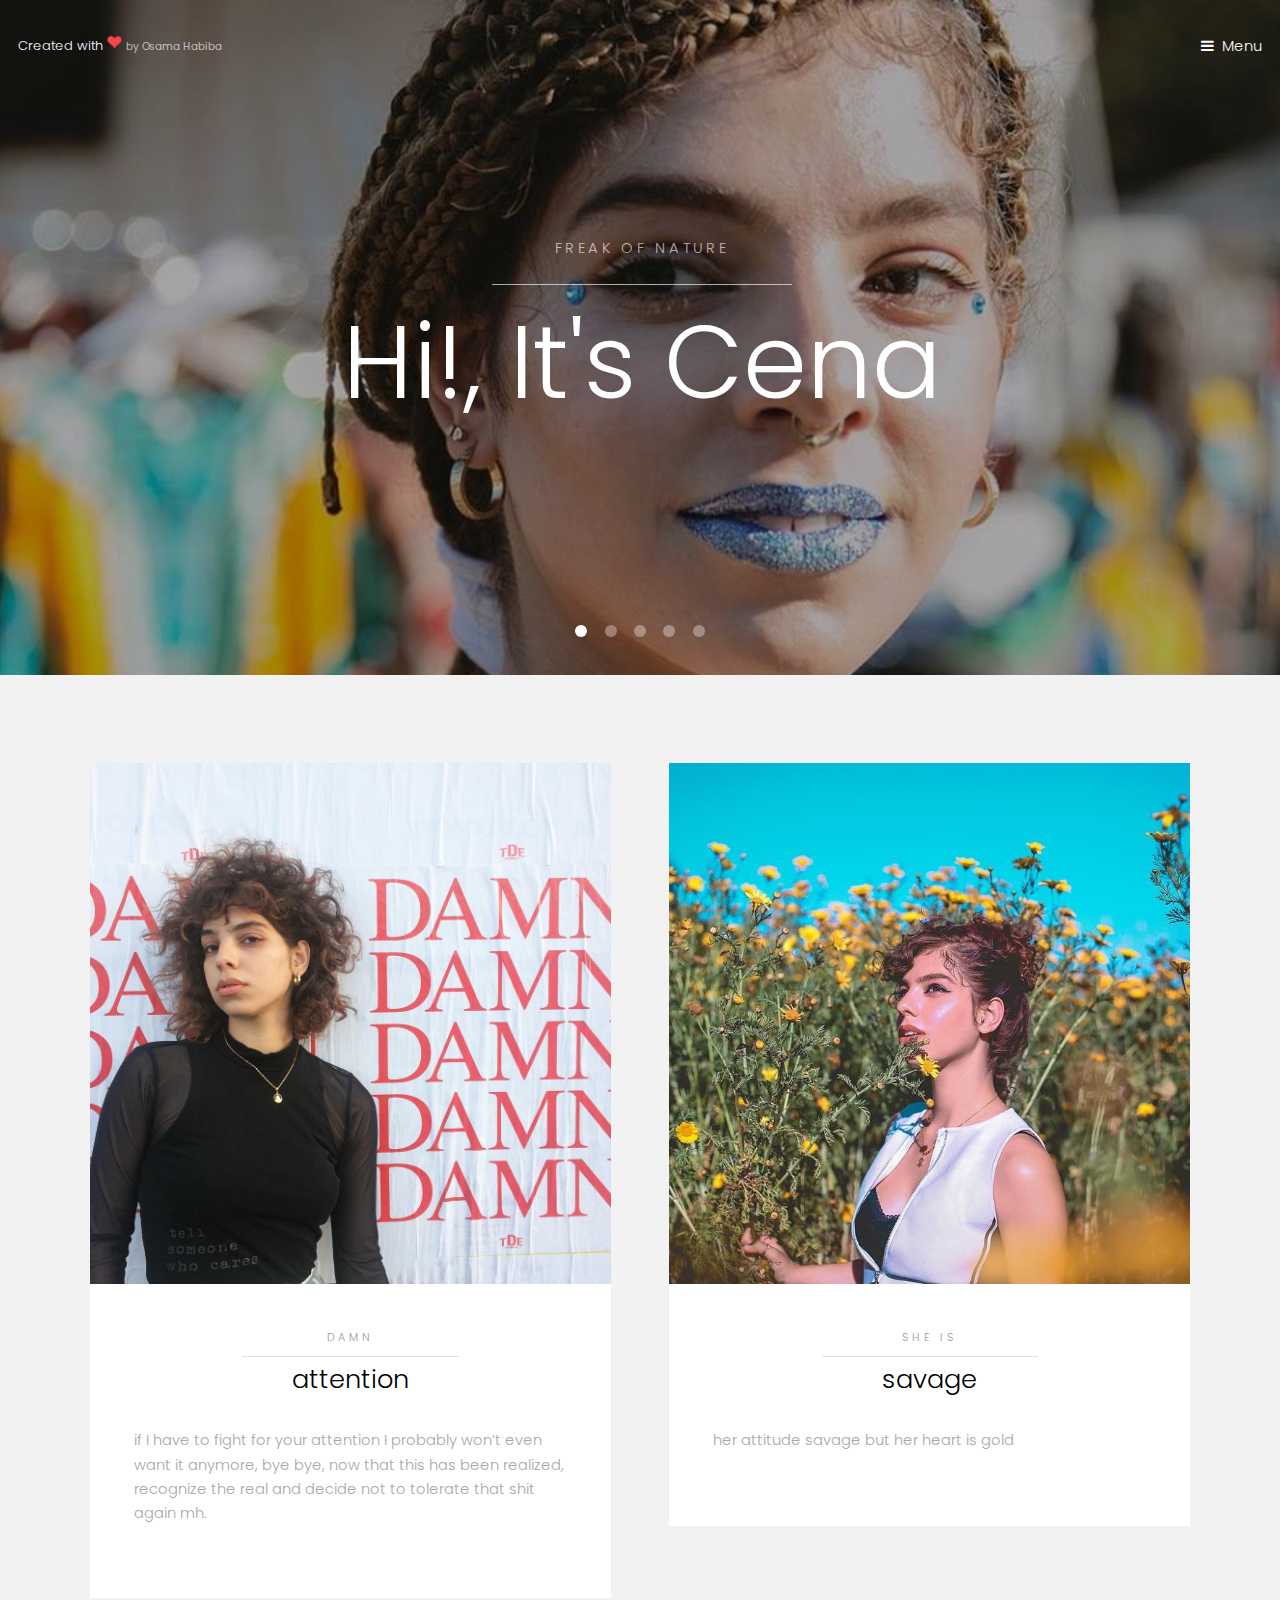
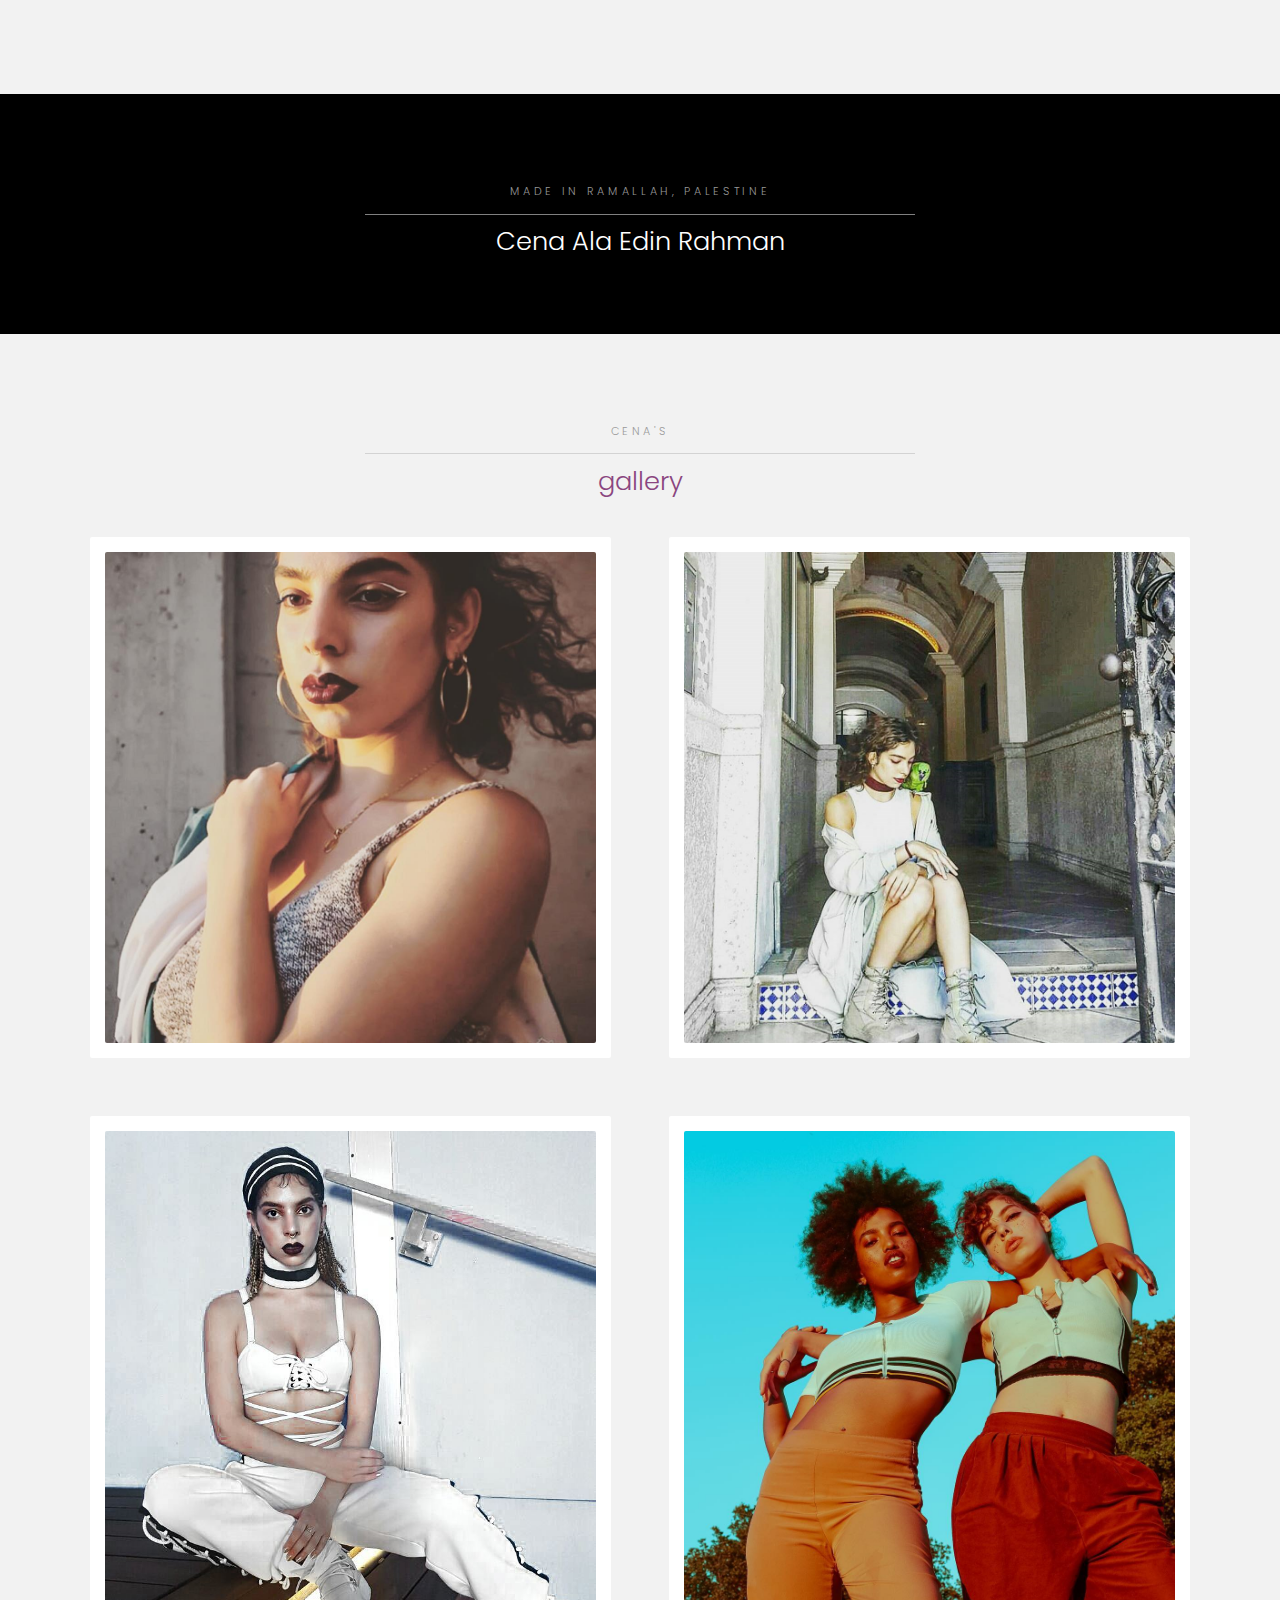
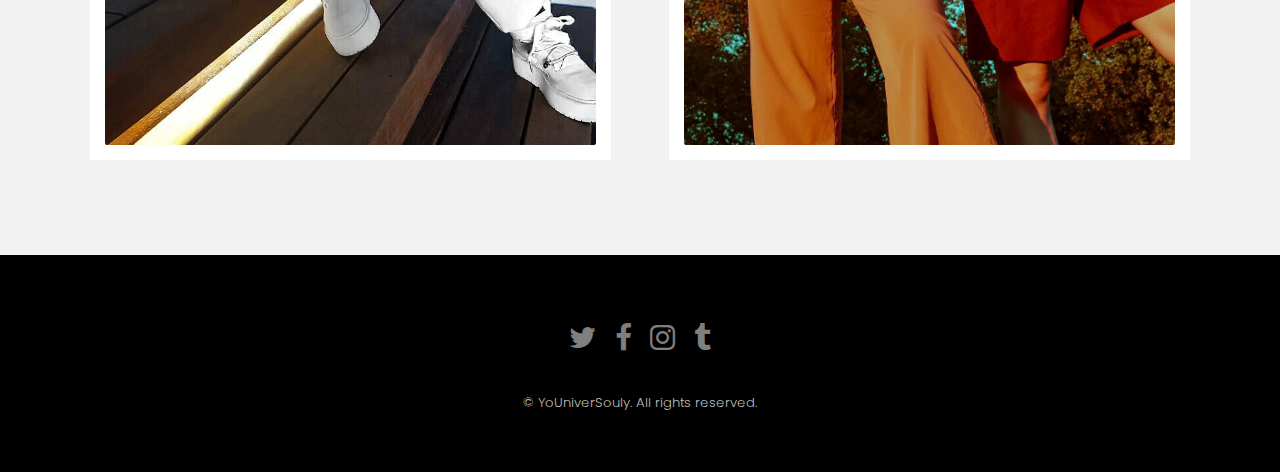
==== commit 5072a201: "linked gallery to index" ====
--- a/index.html
+++ b/index.html
@@ -1,9 +1,5 @@
 <!DOCTYPE HTML>
-<!--
-	Hielo by TEMPLATED
-	templated.co @templatedco
-	Released for free under the Creative Commons Attribution 3.0 license (templated.co/license)
--->
+
 <html>
 	<head>
 		<title>Cena Ala Edin Ra</title>
@@ -24,7 +20,8 @@
 				<ul class="links">
 					<li><a href="index.html">Home</a></li>
 					<li><a href="about.html">About Me</a></li>
-					<li><a href="elements.html">Elements</a></li>
+					<li><a href="gallery.html">Gallery</a></li>
+					<li><a href="contact.html">Contact me</a></li>
 				</ul>
 			</nav>
 
@@ -138,7 +135,7 @@
 				<div class="inner">
 					<header class="align-center">
 						<p class="special">Cena's</p>
-						<h2>gallery</h2>
+						<h2><a href="gallery.html">gallery</a></h2>
 					</header>
 					<div class="gallery">
 						<div>
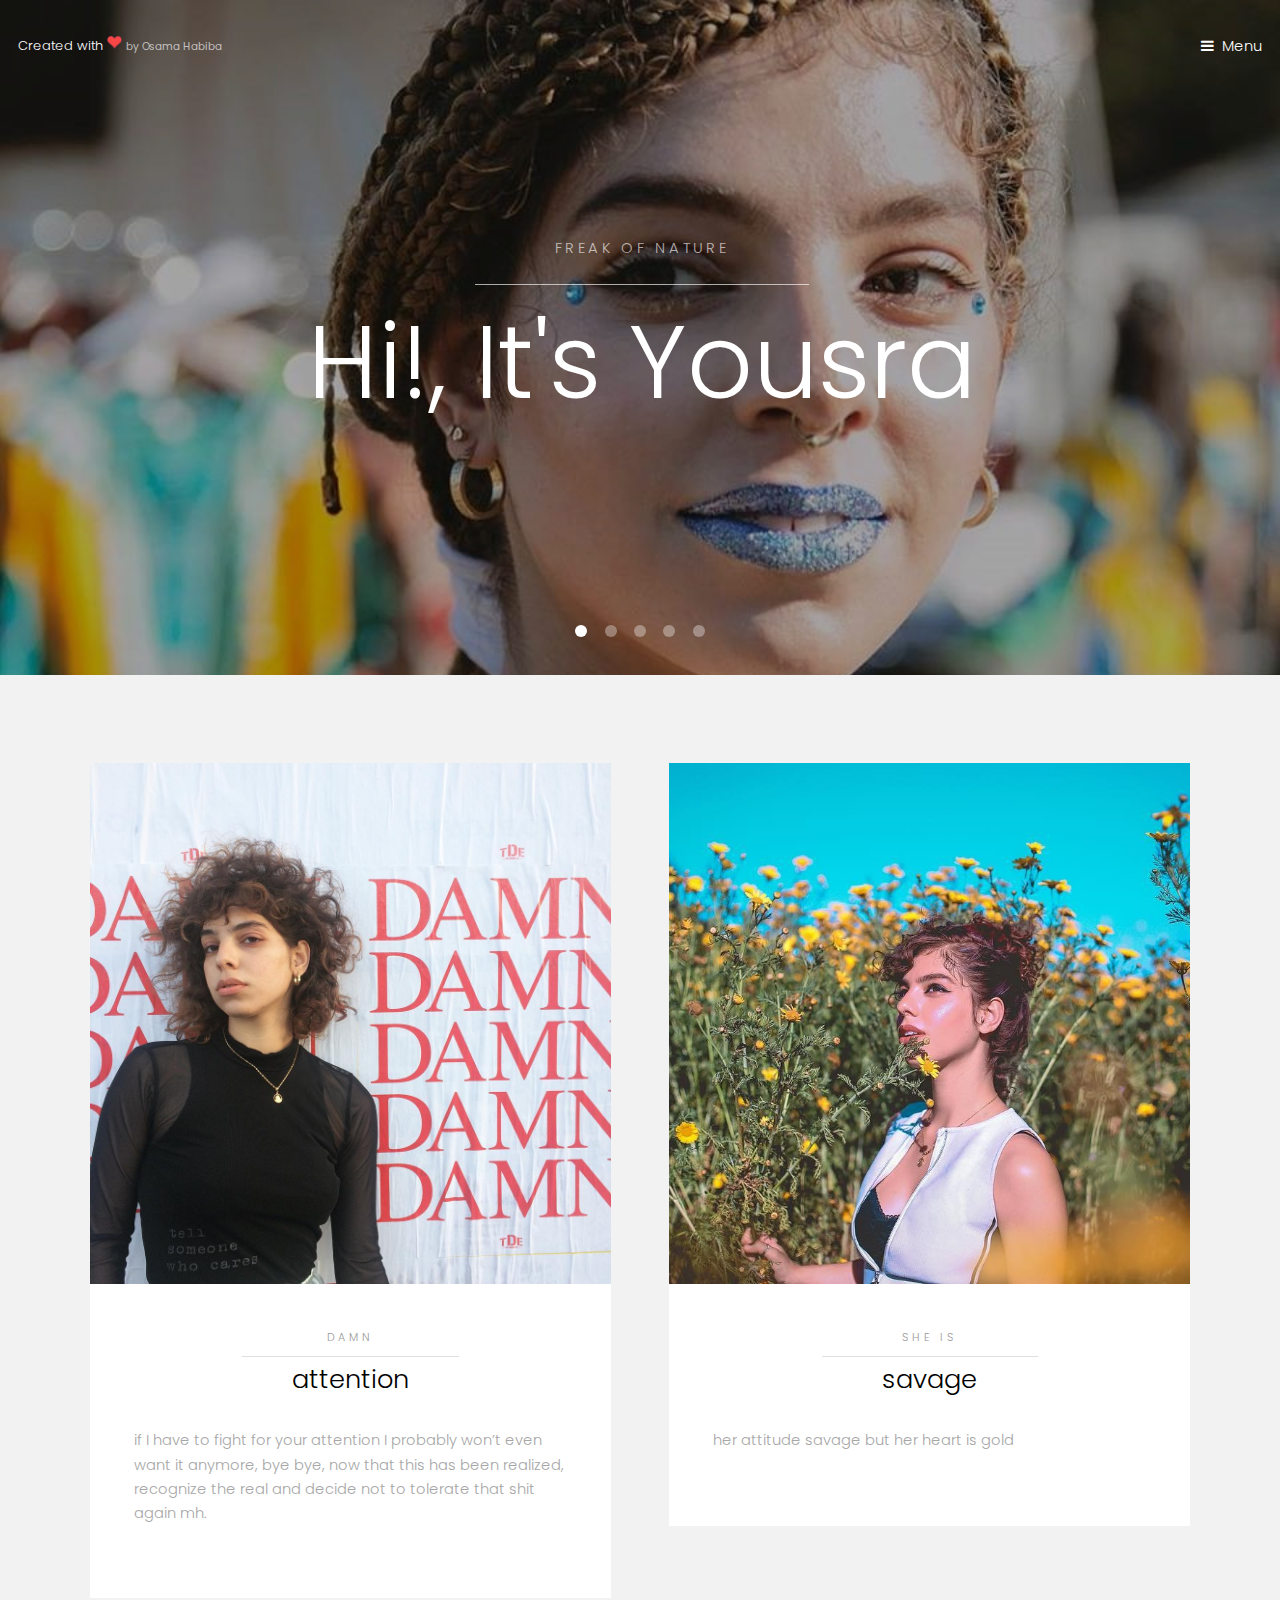
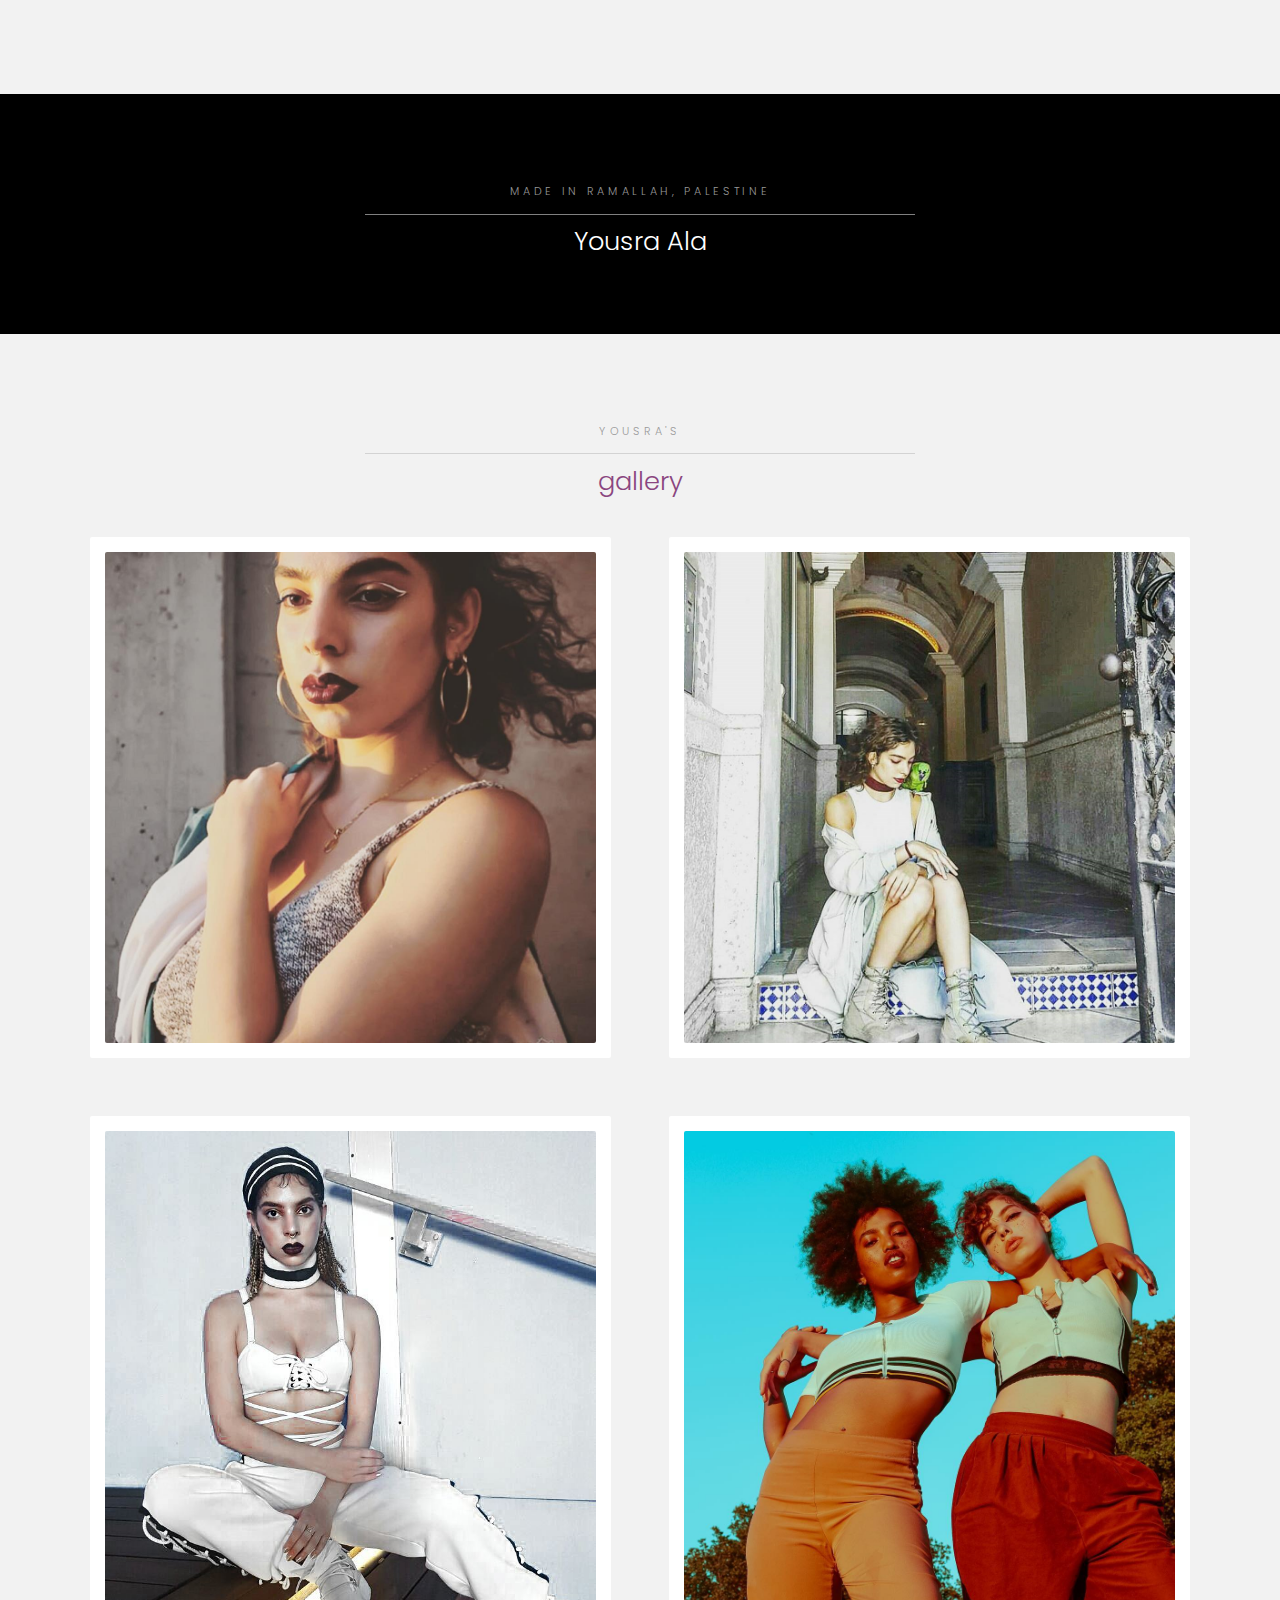
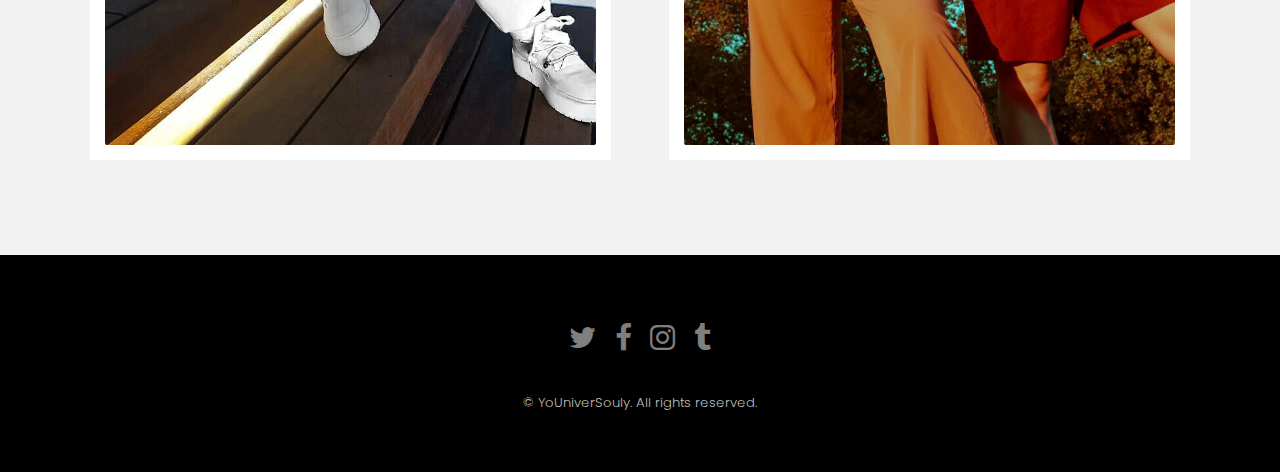
==== commit b772e49e: "about me added and cena changed to yousra" ====
--- a/index.html
+++ b/index.html
@@ -2,7 +2,7 @@
 
 <html>
 	<head>
-		<title>Cena Ala Edin Ra</title>
+		<title>Yousra</title>
 		<meta charset="utf-8" />
 		<meta name="viewport" content="width=device-width, initial-scale=1" />
 		<link rel="stylesheet" href="assets/css/main.css" />
@@ -32,7 +32,7 @@
 					<div class="inner">
 						<header>
 							<p>FREAK OF NATURE</a></p>
-							<h2>Hi!, It's Cena</h2>
+							<h2>Hi!, It's Yousra</h2>
 						</header>
 					</div>
 				</article>
@@ -125,7 +125,7 @@
 				<div class="inner">
 					<header class="align-center">
 						<p>made in Ramallah, Palestine</p>
-						<h2>Cena Ala Edin Rahman</h2>
+						<h2>Yousra Ala </h2>
 					</header>
 				</div>
 			</section>
@@ -134,7 +134,7 @@
 			<section id="three" class="wrapper style2">
 				<div class="inner">
 					<header class="align-center">
-						<p class="special">Cena's</p>
+						<p class="special">Yousra's</p>
 						<h2><a href="gallery.html">gallery</a></h2>
 					</header>
 					<div class="gallery">
